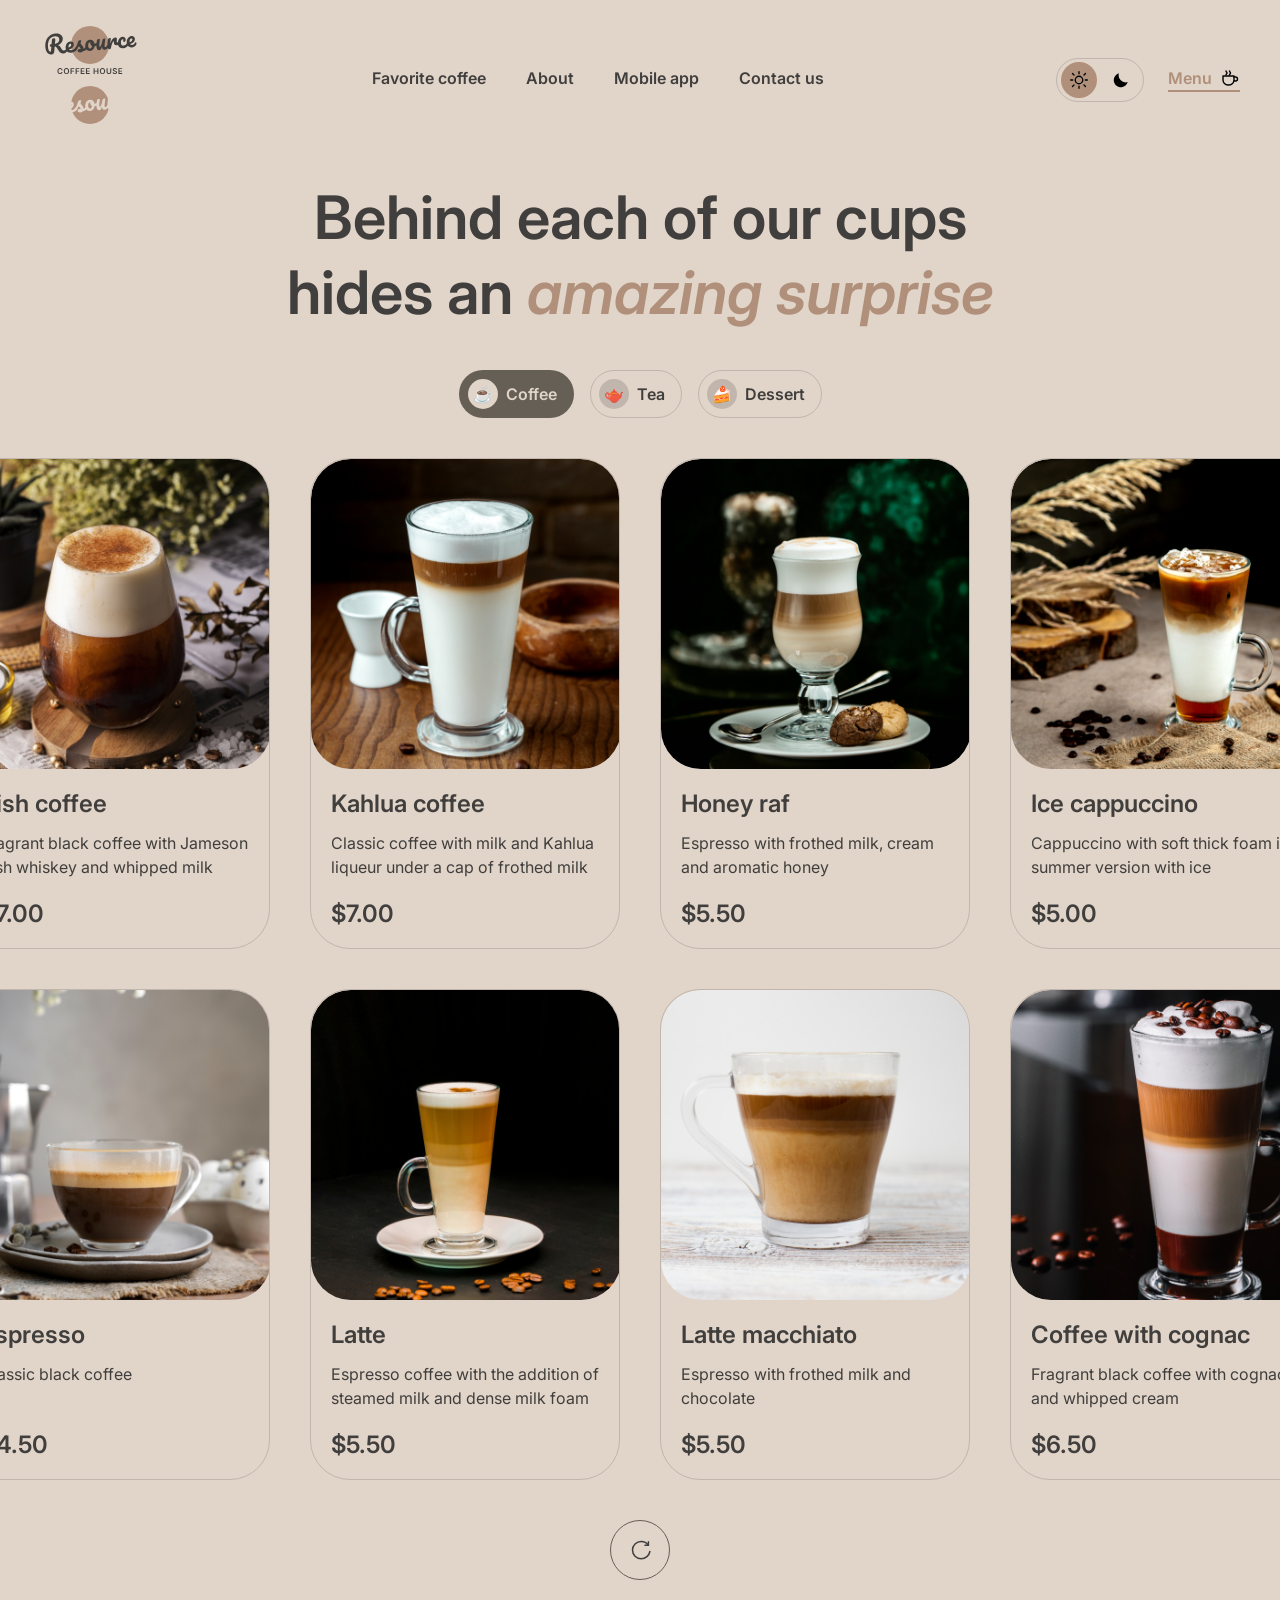
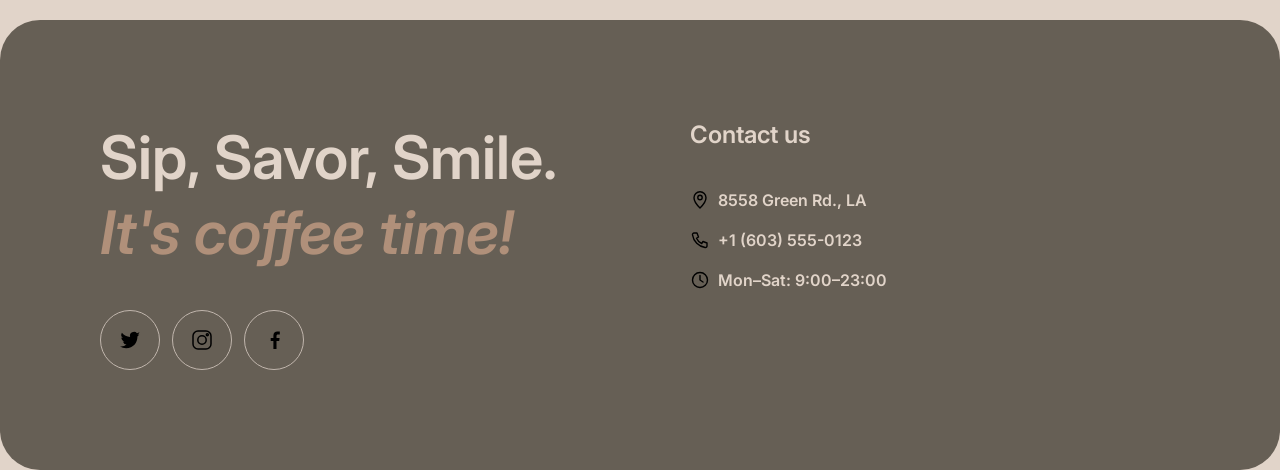
==== menu.html @ a9fa8ff3 "feat: add dynamic light and dark logos and favicon theme switching" ====
<!doctype html>
<html lang="en" data-theme="light">
  <head>
    <meta charset="UTF-8" />
    <meta name="viewport" content="width=device-width, initial-scale=1.0" />
    <title>Menu — Coffee House</title>
    <link rel="icon" href="assets/icons/logo-light.svg" type="image/svg+xml" />
    <link rel="preconnect" href="https://fonts.googleapis.com" />
    <link rel="preconnect" href="https://fonts.gstatic.com" crossorigin />
    <link
      href="https://fonts.googleapis.com/css2?family=Inter:ital,wght@0,400;0,600;1,600&display=swap"
      rel="stylesheet"
    />
    <link rel="stylesheet" href="css/reset.css" />
    <link rel="stylesheet" href="css/variables.css" />
    <link rel="stylesheet" href="css/styles.css" />
    <link rel="stylesheet" href="css/responsive.css" />
    <link rel="stylesheet" href="css/menu.css" />
  </head>
  <body>
    <!-- Шапка сайту (спільна для обох сторінок) -->
    <header class="site-header" id="top">
      <div class="container header-menu">
        <a href="index.html" class="logo" aria-label="Coffee House">
          <img
            class="logo__img logo__img--light"
            src="assets/icons/logo-light.svg"
            alt="Coffee House logo"
            width="100"
            height="60"
          />
          <img
            class="logo__img logo__img--dark"
            src="assets/icons/logo-dark.svg"
            alt="Coffee House logo"
            width="100"
            height="60"
          />
        </a>

        <nav class="nav" aria-label="Main navigation">
          <ul class="nav-list">
            <li>
              <a class="menu-item" href="index.html#favorite-coffee"
                >Favorite coffee</a
              >
            </li>
            <li><a class="menu-item" href="index.html#about">About</a></li>
            <li>
              <a class="menu-item" href="index.html#mobile-app">Mobile app</a>
            </li>
            <li>
              <a class="menu-item" href="index.html#contacts">Contact us</a>
            </li>
          </ul>
        </nav>

        <div class="header-actions">
          <button
            class="theme-switch"
            id="themeToggle"
            type="button"
            aria-label="Switch theme"
            aria-pressed="false"
          >
            <span class="theme-switch__icon theme-switch__icon--sun">
              <img src="assets/icons/sun.svg" alt="" width="20" height="20" />
            </span>
            <span class="theme-switch__icon theme-switch__icon--moon">
              <img src="assets/icons/moon.svg" alt="" width="20" height="20" />
            </span>
          </button>

          <a
            class="menu-item menu-item--cta menu-item--active"
            href="menu.html"
          >
            <span>Menu</span>
            <img
              src="assets/icons/coffee-cup.svg"
              alt=""
              width="20"
              height="20"
            />
          </a>

          <button
            class="burger-btn"
            id="burgerBtn"
            type="button"
            aria-label="Open menu"
            aria-expanded="false"
            aria-controls="mobileMenu"
          >
            <span class="burger-line burger-line--top"></span>
            <span class="burger-line burger-line--bottom"></span>
          </button>
        </div>
      </div>
    </header>

    <!-- Мобільне бургер-меню -->
    <div class="mobile-menu" id="mobileMenu" hidden>
      <nav class="mobile-nav" aria-label="Mobile navigation">
        <ul class="mobile-nav-list">
          <li>
            <a class="mobile-nav-link" href="index.html#favorite-coffee"
              >Favorite coffee</a
            >
          </li>
          <li><a class="mobile-nav-link" href="index.html#about">About</a></li>
          <li>
            <a class="mobile-nav-link" href="index.html#mobile-app"
              >Mobile app</a
            >
          </li>
          <li>
            <a class="mobile-nav-link" href="index.html#contacts">Contact us</a>
          </li>
        </ul>
        <a class="mobile-nav__cta mobile-nav__cta--active" href="menu.html">
          <span>Menu</span>
          <img
            src="assets/icons/coffee-cup.svg"
            alt=""
            width="32"
            height="32"
          />
        </a>
      </nav>
    </div>

    <!-- Основний контент сторінки меню -->
    <main class="menu-main">
      <section class="menu-offer">
        <div class="container">
          <h1>
            Behind each of our cups hides an
            <span class="accent">amazing surprise</span>
          </h1>

          <div
            class="menu-tabs"
            id="menuTabs"
            role="tablist"
            aria-label="Menu categories"
          >
            <button
              type="button"
              class="tab-item active"
              role="tab"
              aria-selected="true"
            >
              <span class="tab-item__icon">☕</span>
              <span>Coffee</span>
            </button>
            <button
              type="button"
              class="tab-item"
              role="tab"
              aria-selected="false"
            >
              <span class="tab-item__icon">🫖</span>
              <span>Tea</span>
            </button>
            <button
              type="button"
              class="tab-item"
              role="tab"
              aria-selected="false"
            >
              <span class="tab-item__icon">🍰</span>
              <span>Dessert</span>
            </button>
          </div>
        </div>
      </section>

      <section class="menu-grid-section">
        <div class="container">
          <div
            class="menu-grid"
            id="menuGrid"
            role="tabpanel"
            aria-label="Category items"
          >
            <button type="button" class="product-card">
              <div class="product-card__img-wrap">
                <img
                  class="product-card__img"
                  src="assets/images/coffee-1.png"
                  alt="Irish coffee"
                />
              </div>
              <div class="product-card__body">
                <div class="product-card__title">
                  <h3>Irish coffee</h3>
                  <p>
                    Fragrant black coffee with Jameson Irish whiskey and whipped
                    milk
                  </p>
                </div>
                <p class="product-card__price">$7.00</p>
              </div>
            </button>

            <button type="button" class="product-card">
              <div class="product-card__img-wrap">
                <img
                  class="product-card__img"
                  src="assets/images/coffee-2.png"
                  alt="Kahlua coffee"
                />
              </div>
              <div class="product-card__body">
                <div class="product-card__title">
                  <h3>Kahlua coffee</h3>
                  <p>
                    Classic coffee with milk and Kahlua liqueur under a cap of
                    frothed milk
                  </p>
                </div>
                <p class="product-card__price">$7.00</p>
              </div>
            </button>

            <button type="button" class="product-card">
              <div class="product-card__img-wrap">
                <img
                  class="product-card__img"
                  src="assets/images/coffee-3.png"
                  alt="Honey raf"
                />
              </div>
              <div class="product-card__body">
                <div class="product-card__title">
                  <h3>Honey raf</h3>
                  <p>Espresso with frothed milk, cream and aromatic honey</p>
                </div>
                <p class="product-card__price">$5.50</p>
              </div>
            </button>

            <button type="button" class="product-card">
              <div class="product-card__img-wrap">
                <img
                  class="product-card__img"
                  src="assets/images/coffee-4.png"
                  alt="Ice cappuccino"
                />
              </div>
              <div class="product-card__body">
                <div class="product-card__title">
                  <h3>Ice cappuccino</h3>
                  <p>
                    Cappuccino with soft thick foam in summer version with ice
                  </p>
                </div>
                <p class="product-card__price">$5.00</p>
              </div>
            </button>

            <button type="button" class="product-card">
              <div class="product-card__img-wrap">
                <img
                  class="product-card__img"
                  src="assets/images/coffee-5.png"
                  alt="Espresso"
                />
              </div>
              <div class="product-card__body">
                <div class="product-card__title">
                  <h3>Espresso</h3>
                  <p>Classic black coffee</p>
                </div>
                <p class="product-card__price">$4.50</p>
              </div>
            </button>

            <button type="button" class="product-card">
              <div class="product-card__img-wrap">
                <img
                  class="product-card__img"
                  src="assets/images/coffee-6.png"
                  alt="Latte"
                />
              </div>
              <div class="product-card__body">
                <div class="product-card__title">
                  <h3>Latte</h3>
                  <p>
                    Espresso coffee with the addition of steamed milk and dense
                    milk foam
                  </p>
                </div>
                <p class="product-card__price">$5.50</p>
              </div>
            </button>

            <button type="button" class="product-card">
              <div class="product-card__img-wrap">
                <img
                  class="product-card__img"
                  src="assets/images/coffee-7.png"
                  alt="Latte macchiato"
                />
              </div>
              <div class="product-card__body">
                <div class="product-card__title">
                  <h3>Latte macchiato</h3>
                  <p>Espresso with frothed milk and chocolate</p>
                </div>
                <p class="product-card__price">$5.50</p>
              </div>
            </button>

            <button type="button" class="product-card">
              <div class="product-card__img-wrap">
                <img
                  class="product-card__img"
                  src="assets/images/coffee-8.png"
                  alt="Coffee with cognac"
                />
              </div>
              <div class="product-card__body">
                <div class="product-card__title">
                  <h3>Coffee with cognac</h3>
                  <p>Fragrant black coffee with cognac and whipped cream</p>
                </div>
                <p class="product-card__price">$6.50</p>
              </div>
            </button>
          </div>

          <div class="menu-load-more" id="loadMoreContainer">
            <button
              class="btn-load-more"
              id="loadMoreBtn"
              type="button"
              aria-label="Load more products"
            >
              <svg
                class="refresh-icon"
                width="24"
                height="24"
                viewBox="0 0 24 24"
                fill="none"
                xmlns="http://www.w3.org/2000/svg"
              >
                <path
                  d="M21.8883 13.5C21.1645 17.6813 17.5027 20.75 13.1678 20.75C8.3826 20.75 4.5 16.8674 4.5 12.0822C4.5 7.29704 8.3826 3.41443 13.1678 3.41443C16.1434 3.41443 18.775 4.90805 20.3542 7.19502"
                  stroke="currentColor"
                  stroke-width="1.5"
                  stroke-linecap="round"
                  stroke-linejoin="round"
                />
                <path
                  d="M17.0002 7.25H20.4002V3.85"
                  stroke="currentColor"
                  stroke-width="1.5"
                  stroke-linecap="round"
                  stroke-linejoin="round"
                />
              </svg>
            </button>
          </div>
        </div>
      </section>
    </main>

    <!-- Підвал сайту (спільний для обох сторінок) -->
    <footer class="contacts" id="contacts">
      <div class="container contacts-inner">
        <div class="offer">
          <h2>
            Sip, Savor, Smile. <span class="accent">It's coffee time!</span>
          </h2>
          <div class="socials">
            <a
              href="https://twitter.com"
              target="_blank"
              rel="noopener noreferrer"
              aria-label="Twitter"
            >
              <img
                src="assets/icons/twitter.svg"
                alt=""
                width="24"
                height="24"
              />
            </a>
            <a
              href="https://instagram.com"
              target="_blank"
              rel="noopener noreferrer"
              aria-label="Instagram"
            >
              <img
                src="assets/icons/instagram.svg"
                alt=""
                width="24"
                height="24"
              />
            </a>
            <a
              href="https://facebook.com"
              target="_blank"
              rel="noopener noreferrer"
              aria-label="Facebook"
            >
              <img
                src="assets/icons/facebook.svg"
                alt=""
                width="24"
                height="24"
              />
            </a>
          </div>
        </div>
        <div class="contacts-info">
          <h3>Contact us</h3>
          <ul class="contacts-list">
            <li>
              <a
                class="contacts-link"
                href="https://maps.google.com/?q=8558+Green+Rd+LA"
                target="_blank"
                rel="noopener noreferrer"
              >
                <img src="assets/icons/pin.svg" alt="" width="20" height="20" />
                <span>8558 Green Rd., LA</span>
              </a>
            </li>
            <li>
              <a class="contacts-link" href="tel:+16035550123">
                <img
                  src="assets/icons/phone.svg"
                  alt=""
                  width="20"
                  height="20"
                />
                <span>+1 (603) 555-0123</span>
              </a>
            </li>
            <li>
              <span class="contacts-link contacts-link--static">
                <img
                  src="assets/icons/clock.svg"
                  alt=""
                  width="20"
                  height="20"
                />
                <span>Mon–Sat: 9:00–23:00</span>
              </span>
            </li>
          </ul>
        </div>
      </div>
    </footer>

    <!-- Модальне вікно товару -->
    <div class="product-modal" id="productModal" hidden>
      <div class="product-modal__backdrop" id="productModalBackdrop"></div>
      <div
        class="product-modal__dialog"
        role="dialog"
        aria-modal="true"
        aria-labelledby="modalTitle"
      >
        <div class="product-modal__preview">
          <img
            id="modalImg"
            src="assets/images/coffee-1.png"
            alt="Selected product"
          />
        </div>
        <div class="product-modal__body">
          <div class="product-modal__title">
            <h3 id="modalTitle">Irish coffee</h3>
            <p id="modalDesc">
              Fragrant black coffee with Jameson Irish whiskey and whipped milk
            </p>
          </div>

          <div class="modal-option-group">
            <p class="modal-option-group__label">Size</p>
            <div class="modal-tabs" id="modalSizes">
              <button type="button" class="tab-item active">
                <span class="tab-item__icon">S</span><span>200 ml</span>
              </button>
              <button type="button" class="tab-item">
                <span class="tab-item__icon">M</span><span>300 ml</span>
              </button>
              <button type="button" class="tab-item">
                <span class="tab-item__icon">L</span><span>400 ml</span>
              </button>
            </div>
          </div>

          <div class="modal-option-group">
            <p class="modal-option-group__label">Additives</p>
            <div class="modal-tabs" id="modalAdditives">
              <button type="button" class="tab-item">
                <span class="tab-item__icon">1</span><span>Sugar</span>
              </button>
              <button type="button" class="tab-item">
                <span class="tab-item__icon">2</span><span>Cinnamon</span>
              </button>
              <button type="button" class="tab-item">
                <span class="tab-item__icon">3</span><span>Syrup</span>
              </button>
            </div>
          </div>

          <div class="modal-total">
            <span>Total:</span>
            <span id="modalTotal">$7.00</span>
          </div>

          <div class="modal-alert">
            <img src="assets/icons/clock.svg" alt="" width="16" height="16" />
            <p>
              The cost is not final. Download our mobile app to see the final
              price and place your order. Earn loyalty points and enjoy your
              favorite coffee with up to 20% discount.
            </p>
          </div>

          <button
            class="btn-outline btn-outline--full"
            id="modalClose"
            type="button"
          >
            Close
          </button>
        </div>
      </div>
    </div>

    <script src="js/theme.js"></script>
  </body>
</html>
---- css/variables.css ----
/* Токени дизайну (light + dark) */
:root {
  /* базові кольори (однакові в обох темах) */
  --color-accent: #b0907a;
  --color-text-inverse: #e1d4c9; /* світлий текст поверх темного фону */

  /* light theme (за замовчуванням) */
  --color-bg-page: #e1d4c9;
  --color-bg-container: #665f55;
  --color-text-primary: #403f3d;
  --color-border-primary: #c1b6ad;
  --color-border-inverse: #665f55;
  --color-backdrop: rgba(41, 40, 38, 0.8);

  /* шрифти */
  --font-main: 'Inter', Arial, sans-serif;

  /* типографіка */
  --fs-h1: 72px;
  --lh-h1: 1.05;
  --fs-h2: 60px;
  --lh-h2: 1.25;
  --fs-h3: 24px;
  --lh-h3: 1.25;
  --fs-body: 16px;
  --lh-body: 1.5;
  --fs-caption: 10px;
  --lh-caption: 1.4;
  --fs-burger-link: 32px;

  --radius-lg: 40px;
  --radius-md: 20px;
  --radius-pill: 100px;

  --container-max: 1360px;
  --gap-section: 100px;
  --transition: 0.3s ease;
}

[data-theme='dark'] {
  --color-bg-page: #292826;
  --color-bg-container: #403f3d;
  --color-text-primary: #e1d4c9;
  --color-border-primary: #665f55;
  --color-border-inverse: #c1b6ad;
  --color-backdrop: rgba(0, 0, 0, 0.8);
}
---- css/styles.css ----
/* ==== Base & Reset additions ==== */
html {
  scroll-behavior: smooth;
}

body {
  font-family: var(--font-main);
  background-color: var(--color-bg-page);
  color: var(--color-text-primary);
  min-height: 100vh;
  transition:
    background-color var(--transition),
    color var(--transition);
}

.container {
  max-width: var(--container-max);
  margin: 0 auto;
  padding: 0 40px;
}

.accent {
  color: var(--color-accent);
  font-style: italic;
}

h1,
h2,
h3 {
  font-weight: 600;
}

main {
  display: flex;
  flex-direction: column;
  gap: var(--gap-section);
  padding: 0 40px 40px;
}

/* ==== Header ==== */
.site-header {
  position: relative;
  z-index: 100;
  padding: 20px 0;
  background-color: var(--color-bg-page);
  transition: background-color var(--transition);
}

.header-menu {
  display: flex;
  align-items: center;
  justify-content: space-between;
  gap: 24px;
}

.logo {
  display: inline-block;
  transition: opacity var(--transition);
}

.logo:hover {
  opacity: 0.8;
}

.logo img {
  display: block;
}

.logo__img--dark {
  display: none;
}

.logo__img--light {
  display: block;
}

[data-theme="dark"] .logo__img--light {
  display: none;
}

[data-theme="dark"] .logo__img--dark {
  display: block;
}

.nav-list {
  display: flex;
  align-items: center;
  gap: 40px;
}

.menu-item {
  position: relative;
  font-weight: 600;
  font-size: var(--fs-body);
  padding-bottom: 4px;
  display: inline-flex;
  align-items: center;
  gap: 8px;
  white-space: nowrap;
  color: var(--color-text-primary);
  transition: color var(--transition);
}

.menu-item::after {
  content: '';
  position: absolute;
  left: 0;
  bottom: 0;
  width: 0;
  height: 2px;
  background-color: var(--color-text-primary);
  transition: width var(--transition);
}

.menu-item:hover::after,
.menu-item--active::after {
  width: 100%;
}

.menu-item--active {
  cursor: default;
  pointer-events: none;
}

.header-actions {
  display: flex;
  align-items: center;
  gap: 24px;
}

/* Theme switcher button */
.theme-switch {
  display: flex;
  align-items: center;
  justify-content: space-between;
  gap: 4px;
  border: 1px solid var(--color-border-primary);
  border-radius: var(--radius-pill);
  padding: 4px;
  width: 88px;
  height: 44px;
  background: transparent;
  cursor: pointer;
  transition: border-color var(--transition);
}

.theme-switch:hover {
  border-color: var(--color-border-inverse);
}

.theme-switch__icon {
  width: 36px;
  height: 36px;
  border-radius: 50%;
  display: flex;
  align-items: center;
  justify-content: center;
  transition: background-color var(--transition);
}

.theme-switch__icon--sun {
  background-color: var(--color-accent);
}

[data-theme='dark'] .theme-switch__icon--sun {
  background-color: transparent;
}

[data-theme='dark'] .theme-switch__icon--moon {
  background-color: var(--color-border-inverse);
}

/* Burger Button */
.burger-btn {
  display: none;
  flex-direction: column;
  align-items: center;
  justify-content: center;
  gap: 8px;
  width: 44px;
  height: 44px;
  border: 1px solid var(--color-border-inverse);
  border-radius: 50%;
  background: transparent;
  cursor: pointer;
  padding: 0;
  transition:
    border-color var(--transition),
    background-color var(--transition);
}

.burger-btn:hover {
  background-color: rgba(64, 63, 61, 0.05);
}

[data-theme='dark'] .burger-btn:hover {
  background-color: rgba(225, 212, 201, 0.08);
}

.burger-line {
  display: block;
  width: 16px;
  height: 2px;
  background-color: var(--color-text-primary);
  border-radius: 2px;
  transition:
    transform var(--transition),
    opacity var(--transition);
}

.burger-btn.active .burger-line--top {
  transform: translateY(5px) rotate(45deg);
}

.burger-btn.active .burger-line--bottom {
  transform: translateY(-5px) rotate(-45deg);
}

/* ==== Mobile Menu Drawer ==== */
.mobile-menu {
  position: fixed;
  top: 84px;
  left: 0;
  right: 0;
  bottom: 0;
  z-index: 99;
  background-color: var(--color-bg-page);
  padding: 40px 16px;
  overflow-y: auto;
  transform: translateX(100%);
  transition: transform var(--transition);
  display: flex;
  flex-direction: column;
  align-items: center;
  justify-content: flex-start;
}

.mobile-menu.open {
  transform: translateX(0);
}

.mobile-nav {
  display: flex;
  flex-direction: column;
  align-items: center;
  gap: 40px;
  width: 100%;
}

.mobile-nav-list {
  display: flex;
  flex-direction: column;
  align-items: center;
  gap: 40px;
  width: 100%;
}

.mobile-nav-link {
  font-size: var(--fs-burger-link);
  font-weight: 600;
  color: var(--color-text-primary);
  transition: color var(--transition);
}

.mobile-nav-link:hover {
  color: var(--color-accent);
}

.mobile-nav__cta {
  display: inline-flex;
  align-items: center;
  gap: 16px;
  font-size: var(--fs-burger-link);
  font-weight: 600;
  color: var(--color-text-primary);
  margin-top: 20px;
  transition: color var(--transition);
}

.mobile-nav__cta:hover {
  color: var(--color-accent);
}

/* ==== Hero ==== */
.hero {
  width: 100%;
}

.container-hero {
  position: relative;
  max-width: var(--container-max);
  margin: 0 auto;
  border-radius: var(--radius-lg);
  overflow: hidden;
  padding: 100px;
  display: flex;
  align-items: center;
  min-height: 500px;
}

.hero-bg {
  position: absolute;
  inset: 0;
  width: 100%;
  height: 100%;
  object-fit: cover;
  z-index: -1;
  background-color: var(--color-border-inverse);
}

.hero-content {
  max-width: 530px;
  display: flex;
  flex-direction: column;
  gap: 40px;
}

.hero-content h1 {
  font-size: var(--fs-h1);
  line-height: var(--lh-h1);
  color: var(--color-text-inverse);
}

.hero-content p {
  font-size: var(--fs-body);
  line-height: var(--lh-body);
  color: var(--color-text-inverse);
}

.btn-primary {
  display: inline-flex;
  align-items: center;
  justify-content: center;
  gap: 8px;
  background-color: var(--color-text-inverse);
  color: var(--color-bg-page);
  font-weight: 600;
  font-size: var(--fs-body);
  padding: 20px 78px;
  border-radius: var(--radius-pill);
  align-self: flex-start;
  transition:
    background-color var(--transition),
    color var(--transition),
    transform var(--transition);
}

.btn-primary:hover {
  background-color: var(--color-accent);
  color: var(--color-text-inverse);
}

/* ==== Section headings ==== */
.favorite-coffee h2,
.about h2,
.mobile-app h2 {
  font-size: var(--fs-h2);
  line-height: var(--lh-h2);
  text-align: center;
}

.about h2 {
  text-align: left;
}

.favorite-coffee .container,
.about .container {
  display: flex;
  flex-direction: column;
  align-items: center;
  gap: 40px;
}

/* ==== Slider ==== */
.slider {
  display: flex;
  align-items: center;
  justify-content: center;
  gap: 40px;
  width: 100%;
  user-select: none;
}

.slider-arrow {
  flex-shrink: 0;
  width: 60px;
  height: 60px;
  border-radius: 50%;
  border: 1px solid var(--color-border-inverse);
  display: flex;
  align-items: center;
  justify-content: center;
  background: transparent;
  cursor: pointer;
  transition:
    background-color var(--transition),
    border-color var(--transition),
    transform var(--transition);
}

.slider-arrow:hover {
  background-color: var(--color-border-inverse);
}

.slider-arrow:hover svg path,
.slider-arrow:hover img {
  filter: invert(1);
}

.slider-viewport {
  flex: 1;
  max-width: 1152px;
  overflow: hidden;
}

.slider-track {
  display: flex;
  transition: transform 0.5s ease-in-out;
}

.slide {
  flex: 0 0 100%;
  display: flex;
  flex-direction: column;
  align-items: center;
  gap: 20px;
  text-align: center;
  padding: 0 20px;
}

.slide img {
  width: 480px;
  height: 480px;
  max-width: 100%;
  object-fit: cover;
  border-radius: var(--radius-md);
  background-color: var(--color-border-primary);
}

.slide h3 {
  font-size: var(--fs-h3);
  line-height: var(--lh-h3);
}

.slide p {
  font-size: var(--fs-body);
  line-height: var(--lh-body);
  max-width: 480px;
}

.slide .price {
  font-weight: 600;
  font-size: var(--fs-h3);
}

.slider-dots {
  display: flex;
  gap: 12px;
  align-items: center;
  justify-content: center;
}

.slider-dot {
  position: relative;
  width: 40px;
  height: 4px;
  border-radius: var(--radius-pill);
  background-color: var(--color-border-primary);
  overflow: hidden;
  cursor: pointer;
  transition: background-color var(--transition);
}

.slider-dot__progress {
  position: absolute;
  top: 0;
  left: 0;
  bottom: 0;
  width: 0;
  background-color: var(--color-border-inverse);
  border-radius: var(--radius-pill);
  transition: width 0.3s ease;
}

.slider-dot.active .slider-dot__progress {
  width: 100%;
}

/* ==== About ==== */
.about-images {
  display: flex;
  gap: 40px;
  width: 100%;
}

.about-col {
  flex: 1;
  display: flex;
  flex-direction: column;
  gap: 40px;
}

.about-box {
  border-radius: var(--radius-md);
  overflow: hidden;
  background-color: var(--color-border-primary);
  transition: transform var(--transition);
}

.about-box:hover {
  transform: scale(1.02);
}

.about-box img {
  width: 100%;
  height: 100%;
  object-fit: cover;
  display: block;
}

.about-box--tall {
  aspect-ratio: 660 / 590;
}

.about-box--short {
  aspect-ratio: 660 / 430;
}

/* ==== Mobile App ==== */
.mobile-app-inner {
  display: flex;
  align-items: center;
  justify-content: space-between;
  gap: 80px;
  border-radius: var(--radius-lg);
}

.mobile-app .offer {
  flex: 1;
  display: flex;
  flex-direction: column;
  align-items: flex-start;
  gap: 40px;
}

.mobile-app h2 {
  text-align: left;
}

.mobile-app p {
  font-size: var(--fs-body);
  line-height: var(--lh-body);
}

.app-buttons {
  display: flex;
  gap: 20px;
  flex-wrap: wrap;
}

.btn-outline {
  display: inline-flex;
  align-items: center;
  gap: 8px;
  border: 1px solid var(--color-border-inverse);
  border-radius: var(--radius-pill);
  padding: 12px 20px;
  width: 200px;
  color: var(--color-text-primary);
  transition:
    background-color var(--transition),
    border-color var(--transition),
    color var(--transition);
}

.btn-outline:hover {
  background-color: var(--color-border-inverse);
  color: var(--color-text-inverse);
}

.btn-outline:hover img {
  filter: invert(1);
}

.btn-outline span {
  display: flex;
  flex-direction: column;
  font-weight: 600;
  font-size: var(--fs-body);
}

.btn-outline small {
  font-size: var(--fs-caption);
  line-height: var(--lh-caption);
  font-weight: 600;
}

.mobile-screens {
  width: 630px;
  max-width: 50%;
  height: auto;
  object-fit: contain;
}

/* ==== Contacts / Footer ==== */
.contacts-inner {
  background-color: var(--color-bg-container);
  border-radius: var(--radius-lg);
  padding: 100px;
  display: flex;
  gap: 100px;
}

.contacts .offer,
.contacts-info {
  flex: 1;
  display: flex;
  flex-direction: column;
  align-items: flex-start;
  gap: 40px;
}

.contacts h2 {
  font-size: var(--fs-h2);
  line-height: var(--lh-h2);
  color: var(--color-text-inverse);
  text-align: left;
}

.socials {
  display: flex;
  gap: 12px;
}

.socials a {
  width: 60px;
  height: 60px;
  border-radius: 50%;
  border: 1px solid var(--color-border-primary);
  display: flex;
  align-items: center;
  justify-content: center;
  color: var(--color-text-inverse);
  transition:
    background-color var(--transition),
    border-color var(--transition),
    transform var(--transition);
}

.socials a:hover {
  background-color: var(--color-text-inverse);
  border-color: var(--color-text-inverse);
  transform: translateY(-2px);
}

.socials a:hover img {
  filter: invert(0.8) brightness(0.2);
}

.contacts-info h3 {
  font-size: var(--fs-h3);
  line-height: var(--lh-h3);
  color: var(--color-text-inverse);
}

.contacts-list {
  display: flex;
  flex-direction: column;
  gap: 16px;
}

.contacts-link {
  display: inline-flex;
  align-items: center;
  gap: 8px;
  font-weight: 600;
  font-size: var(--fs-body);
  color: var(--color-text-inverse);
  position: relative;
  padding-bottom: 2px;
  transition: opacity var(--transition);
}

.contacts-link::after {
  content: '';
  position: absolute;
  left: 0;
  bottom: 0;
  width: 0;
  height: 2px;
  background-color: var(--color-text-inverse);
  transition: width var(--transition);
}

.contacts-link:not(.contacts-link--static):hover::after {
  width: 100%;
}

.contacts-link--static {
  cursor: default;
}
---- css/responsive.css ----
/* ==================================================
   Tablet & Mobile Breakpoints (max-width: 768px)
   ================================================== */
@media (max-width: 768px) {
  .container {
    padding: 0 40px;
  }

  main {
    padding: 0 40px 40px;
    gap: 80px;
  }

  /* Header adjustments */
  .nav {
    display: none;
  }

  .menu-item--cta {
    display: none;
  }

  .burger-btn {
    display: flex;
  }

  /* Hero */
  .container-hero {
    padding: 60px;
    min-height: auto;
  }

  .hero-content {
    max-width: 100%;
  }

  /* About */
  .about h2 {
    text-align: center;
  }

  .about-images {
    flex-direction: column;
  }

  .about-col:first-child .about-box--short,
  .about-col:last-child .about-box--tall {
    display: none;
  }

  /* Mobile App */
  .mobile-app-inner {
    flex-direction: column;
    text-align: left;
    gap: 40px;
  }

  .mobile-app .offer {
    align-items: flex-start;
    width: 100%;
  }

  .mobile-screens {
    max-width: 100%;
    width: 480px;
  }

  /* Contacts */
  .contacts-inner {
    flex-direction: column;
    padding: 60px;
    gap: 60px;
  }

  /* Catalog */
  .menu-grid {
    grid-template-columns: repeat(2, 310px);
    gap: 40px;
  }

  .product-modal__dialog {
    max-width: 680px;
    padding: 16px;
    gap: 20px;
  }
}

/* ==================================================
   Small Mobile Breakpoint (max-width: 480px & 380px)
   ================================================== */
@media (max-width: 480px) {
  .container {
    padding: 0 16px;
  }

  main {
    padding: 0 16px 40px;
    gap: 60px;
  }

  .site-header {
    padding: 16px 0;
  }

  .header-menu {
    gap: 16px;
  }

  .mobile-menu {
    top: 76px;
    padding: 30px 16px;
  }

  .mobile-nav-list {
    gap: 32px;
  }

  .mobile-nav-link,
  .mobile-nav__cta {
    font-size: 28px;
  }

  /* Hero */
  .container-hero {
    padding: 40px 16px;
    border-radius: var(--radius-md);
  }

  .hero-content h1 {
    font-size: 42px;
    line-height: 1.15;
  }

  .hero-content p {
    font-size: 16px;
  }

  .btn-primary {
    width: 100%;
    padding: 18px 30px;
  }

  /* Headings */
  .favorite-coffee h2,
  .about h2,
  .mobile-app h2,
  .contacts h2,
  .menu-offer h1 {
    font-size: 32px;
    line-height: 1.25;
  }

  /* Slider */
  .slider {
    gap: 12px;
  }

  .slider-arrow {
    width: 44px;
    height: 44px;
  }

  .slide img {
    width: 100%;
    height: auto;
    aspect-ratio: 1 / 1;
  }

  .slide p {
    max-width: 100%;
  }

  /* Mobile App */
  .app-buttons {
    flex-direction: column;
    width: 100%;
  }

  .btn-outline {
    width: 100%;
  }

  /* Contacts */
  .contacts-inner {
    padding: 60px 16px;
    border-radius: var(--radius-md);
    gap: 40px;
  }

  .socials a {
    width: 48px;
    height: 48px;
  }

  /* Menu Page */
  .menu-grid {
    grid-template-columns: 1fr;
    justify-items: center;
    gap: 30px;
  }

  .product-card {
    width: 100%;
    max-width: 348px;
  }

  .product-card__img-wrap {
    width: 100%;
    height: auto;
    aspect-ratio: 1 / 1;
  }

  /* Modal */
  .product-modal {
    padding: 12px;
  }

  .product-modal__dialog {
    flex-direction: column;
    padding: 16px;
    max-height: 85vh;
    border-radius: var(--radius-md);
  }

  .product-modal__preview {
    display: none; /* Hide large preview on small screens as in Figma design to ensure content readability */
  }

  .product-modal__body {
    gap: 16px;
  }
}
---- css/menu.css ----
/* ==== Menu page layout ==== */
.menu-main {
  display: flex;
  flex-direction: column;
  gap: 40px;
}

.menu-offer {
  padding-top: 20px;
}

.menu-offer h1 {
  font-size: var(--fs-h2);
  line-height: var(--lh-h2);
  text-align: center;
  max-width: 800px;
  margin: 0 auto 40px;
}

/* Active header link */
.menu-item--active {
  color: var(--color-accent);
}

.menu-item--active::after {
  background-color: var(--color-accent);
  width: 100%;
}

/* ==== Category tabs ==== */
.menu-tabs {
  display: flex;
  gap: 16px;
  align-items: center;
  justify-content: center;
  flex-wrap: wrap;
}

.tab-item {
  display: inline-flex;
  align-items: center;
  gap: 8px;
  padding: 8px 16px 8px 8px;
  border-radius: var(--radius-pill);
  border: 1px solid var(--color-border-primary);
  background: transparent;
  font-weight: 600;
  font-size: var(--fs-body);
  color: var(--color-text-primary);
  cursor: pointer;
  transition:
    background-color var(--transition),
    border-color var(--transition),
    color var(--transition);
}

.tab-item:hover:not(.active) {
  background-color: var(--color-bg-container);
  border-color: var(--color-bg-container);
  color: var(--color-text-inverse);
}

.tab-item:hover:not(.active) .tab-item__icon {
  background-color: var(--color-text-inverse);
  color: var(--color-bg-container);
}

.tab-item__icon {
  width: 30px;
  height: 30px;
  border-radius: 50%;
  background-color: var(--color-border-primary);
  display: flex;
  align-items: center;
  justify-content: center;
  font-size: 16px;
  transition:
    background-color var(--transition),
    color var(--transition);
}

.tab-item.active {
  background-color: var(--color-bg-container);
  border-color: transparent;
  color: var(--color-text-inverse);
  cursor: default;
  pointer-events: none;
}

.tab-item.active .tab-item__icon {
  background-color: var(--color-text-inverse);
  color: var(--color-bg-container);
}

/* ==== Product grid ==== */
.menu-grid-section {
  width: 100%;
}

.menu-grid {
  display: grid;
  grid-template-columns: repeat(4, 310px);
  gap: 40px;
  justify-content: center;
}

.product-card {
  width: 310px;
  border: 1px solid var(--color-border-primary);
  border-radius: var(--radius-lg);
  overflow: hidden;
  display: flex;
  flex-direction: column;
  text-align: left;
  cursor: pointer;
  background: transparent;
  padding: 0;
  color: var(--color-text-primary);
  transition:
    border-color var(--transition),
    transform var(--transition),
    box-shadow var(--transition);
}

.product-card:hover {
  transform: translateY(-4px);
  border-color: var(--color-border-inverse);
  box-shadow: 0 10px 20px rgba(0, 0, 0, 0.08);
}

.product-card__img-wrap {
  width: 310px;
  height: 310px;
  border-radius: var(--radius-lg);
  overflow: hidden;
  background-color: var(--color-border-primary);
}

.product-card__img {
  width: 100%;
  height: 100%;
  object-fit: cover;
  transition: transform 0.4s ease;
}

.product-card:hover .product-card__img {
  transform: scale(1.05);
}

.product-card__body {
  padding: 20px;
  display: flex;
  flex-direction: column;
  justify-content: space-between;
  flex: 1;
  gap: 20px;
}

.product-card__title {
  display: flex;
  flex-direction: column;
  gap: 12px;
}

.product-card__title h3 {
  font-size: var(--fs-h3);
  line-height: var(--lh-h3);
}

.product-card__title p {
  font-size: var(--fs-body);
  line-height: var(--lh-body);
}

.product-card__price {
  font-weight: 600;
  font-size: var(--fs-h3);
}

/* ==== Load More Button ==== */
.menu-load-more {
  display: flex;
  justify-content: center;
  align-items: center;
  margin-top: 40px;
}

.menu-load-more[hidden] {
  display: none !important;
}

.btn-load-more {
  width: 60px;
  height: 60px;
  border-radius: 50%;
  border: 1px solid var(--color-border-inverse);
  background: transparent;
  color: var(--color-text-primary);
  display: flex;
  align-items: center;
  justify-content: center;
  cursor: pointer;
  transition:
    background-color var(--transition),
    transform var(--transition),
    color var(--transition);
}

.btn-load-more:hover {
  background-color: var(--color-border-inverse);
  color: var(--color-text-inverse);
}

.btn-load-more:hover svg {
  transform: rotate(90deg);
}

.btn-load-more svg {
  transition: transform var(--transition);
}

/* ==== Product Modal ==== */
.product-modal {
  position: fixed;
  inset: 0;
  z-index: 200;
  display: flex;
  align-items: center;
  justify-content: center;
  padding: 20px;
  opacity: 1;
  transition: opacity var(--transition);
}

.product-modal[hidden] {
  display: none;
}

.product-modal__backdrop {
  position: absolute;
  inset: 0;
  background-color: var(--color-backdrop);
  cursor: pointer;
}

.product-modal__dialog {
  position: relative;
  background-color: var(--color-bg-page);
  border-radius: var(--radius-lg);
  padding: 16px;
  display: flex;
  gap: 20px;
  max-width: 800px;
  width: 100%;
  max-height: 90vh;
  overflow-y: auto;
  box-shadow: 0 20px 40px rgba(0, 0, 0, 0.2);
  transition: background-color var(--transition);
}

.product-modal__preview {
  flex-shrink: 0;
  width: 310px;
  height: 310px;
  border-radius: var(--radius-lg);
  overflow: hidden;
  background-color: var(--color-border-primary);
}

.product-modal__preview img {
  width: 100%;
  height: 100%;
  object-fit: cover;
  display: block;
}

.product-modal__body {
  flex: 1;
  display: flex;
  flex-direction: column;
  gap: 20px;
  min-width: 0;
}

.product-modal__title h3 {
  font-size: var(--fs-h3);
  line-height: var(--lh-h3);
  margin-bottom: 12px;
}

.product-modal__title p {
  font-size: var(--fs-body);
  line-height: var(--lh-body);
}

.modal-option-group__label {
  font-size: var(--fs-body);
  margin-bottom: 8px;
  font-weight: 400;
}

.modal-tabs {
  display: flex;
  flex-wrap: wrap;
  gap: 8px;
}

.modal-total {
  display: flex;
  justify-content: space-between;
  font-weight: 600;
  font-size: var(--fs-h3);
  padding-top: 4px;
}

.modal-alert {
  display: flex;
  gap: 8px;
  align-items: flex-start;
  border-top: 1px solid var(--color-border-primary);
  padding-top: 12px;
}

.modal-alert img {
  flex-shrink: 0;
  margin-top: 2px;
}

.modal-alert p {
  font-size: var(--fs-caption);
  line-height: var(--lh-caption);
  font-weight: 600;
}

.btn-outline--full {
  width: 100%;
  justify-content: center;
  padding: 12px 20px;
  cursor: pointer;
  text-align: center;
}
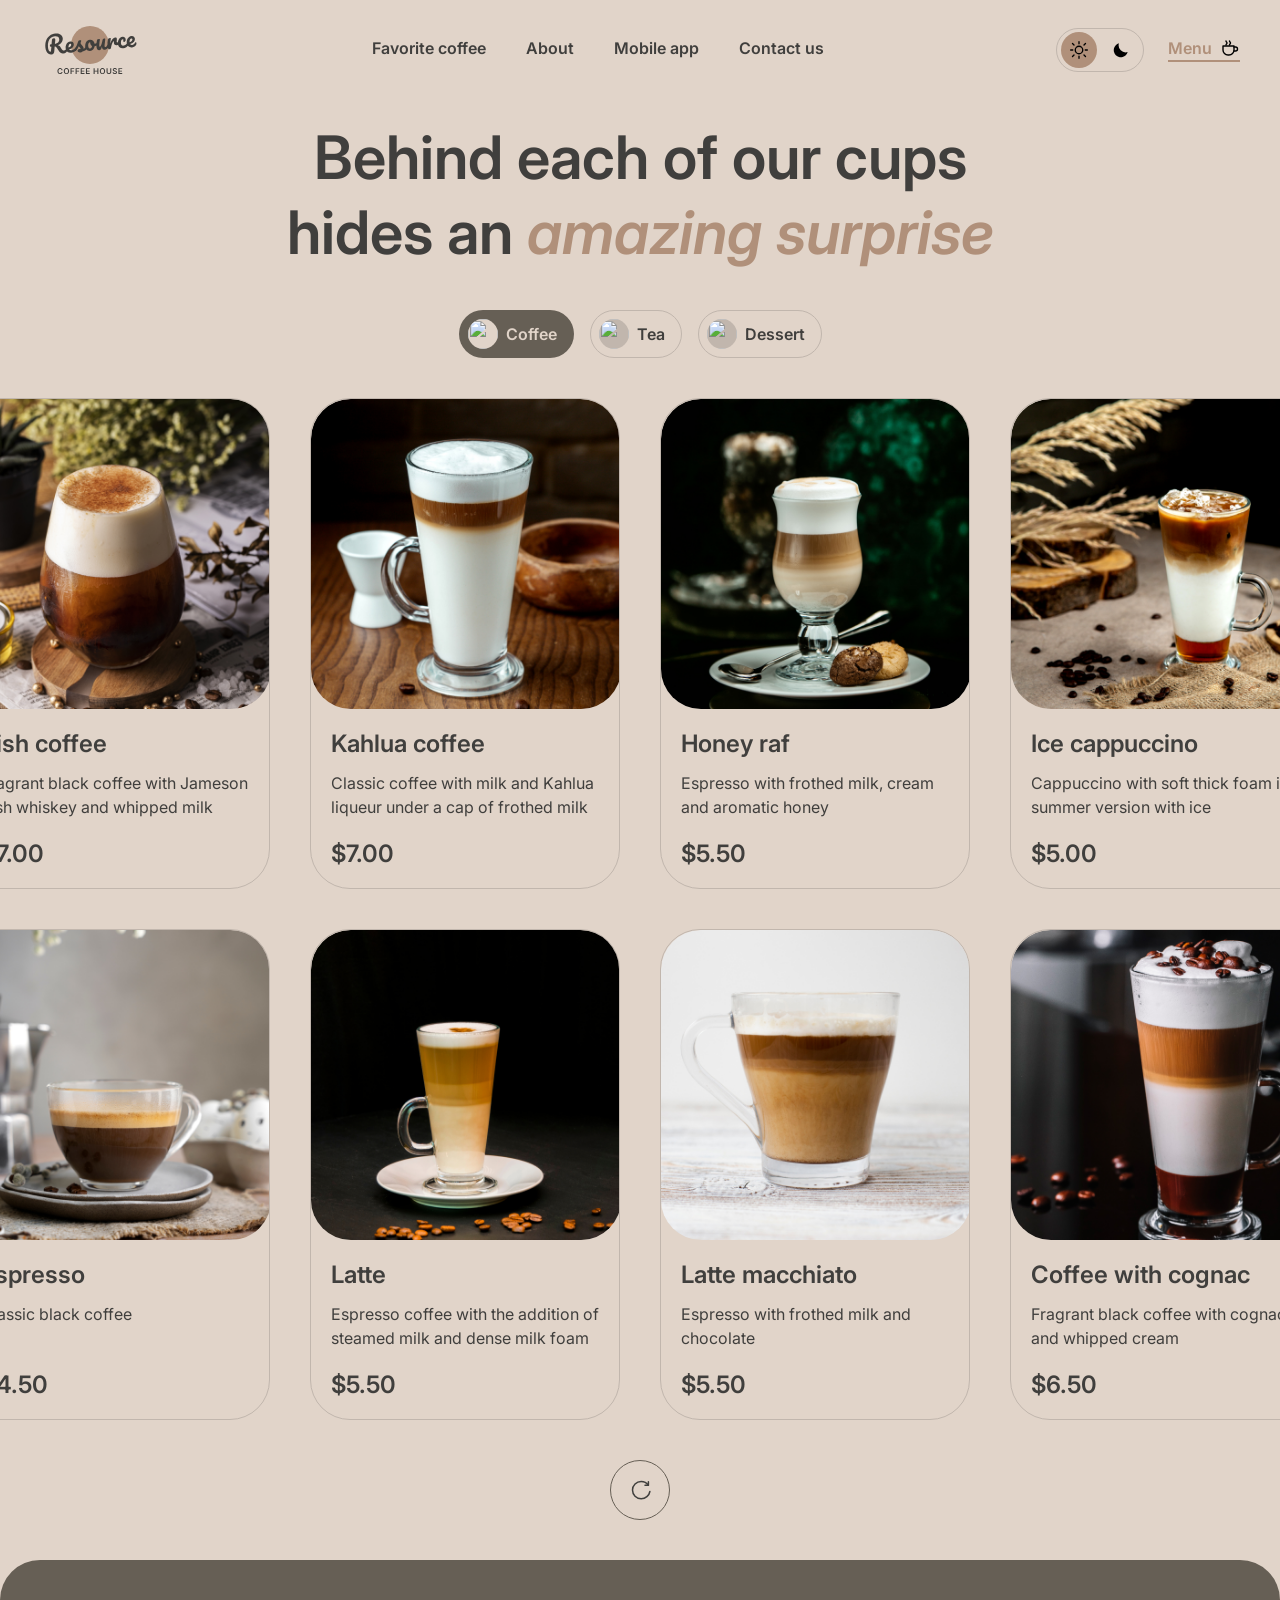
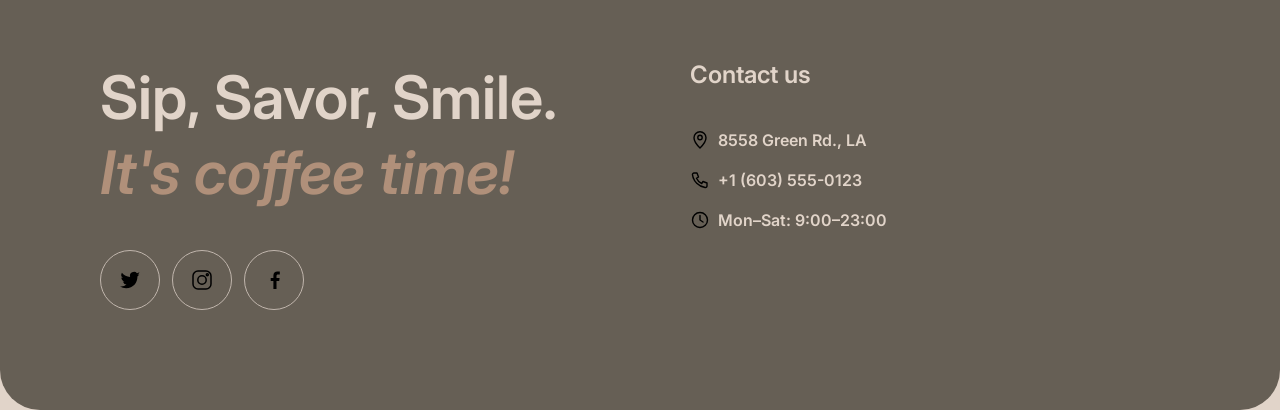
==== commit 7c3001f3: "refactor: use semantic article cards and fix heading hierarchy in catalog" ====
--- a/menu.html
+++ b/menu.html
@@ -150,8 +150,17 @@
               class="tab-item active"
               role="tab"
               aria-selected="true"
-            >
-              <span class="tab-item__icon">☕</span>
+              aria-controls="menuGrid"
+              id="tabCoffee"
+            >
+              <span class="tab-item__icon">
+                <img
+                  src="assets/icons/icon-cofee.png"
+                  alt=""
+                  width="30"
+                  height="30"
+                />
+              </span>
               <span>Coffee</span>
             </button>
             <button
@@ -159,8 +168,17 @@
               class="tab-item"
               role="tab"
               aria-selected="false"
-            >
-              <span class="tab-item__icon">🫖</span>
+              aria-controls="menuGrid"
+              id="tabTea"
+            >
+              <span class="tab-item__icon">
+                <img
+                  src="assets/icons/icon-tea.png"
+                  alt=""
+                  width="30"
+                  height="30"
+                />
+              </span>
               <span>Tea</span>
             </button>
             <button
@@ -168,8 +186,17 @@
               class="tab-item"
               role="tab"
               aria-selected="false"
-            >
-              <span class="tab-item__icon">🍰</span>
+              aria-controls="menuGrid"
+              id="tabDessert"
+            >
+              <span class="tab-item__icon">
+                <img
+                  src="assets/icons/icon-desert.png"
+                  alt=""
+                  width="30"
+                  height="30"
+                />
+              </span>
               <span>Dessert</span>
             </button>
           </div>
@@ -178,13 +205,15 @@
 
       <section class="menu-grid-section">
         <div class="container">
+          <h2 class="visually-hidden">Menu items</h2>
           <div
             class="menu-grid"
             id="menuGrid"
             role="tabpanel"
             aria-label="Category items"
+            tabindex="0"
           >
-            <button type="button" class="product-card">
+            <article class="product-card">
               <div class="product-card__img-wrap">
                 <img
                   class="product-card__img"
@@ -202,9 +231,9 @@
                 </div>
                 <p class="product-card__price">$7.00</p>
               </div>
-            </button>
-
-            <button type="button" class="product-card">
+            </article>
+
+            <article class="product-card">
               <div class="product-card__img-wrap">
                 <img
                   class="product-card__img"
@@ -222,9 +251,9 @@
                 </div>
                 <p class="product-card__price">$7.00</p>
               </div>
-            </button>
-
-            <button type="button" class="product-card">
+            </article>
+
+            <article class="product-card">
               <div class="product-card__img-wrap">
                 <img
                   class="product-card__img"
@@ -239,9 +268,9 @@
                 </div>
                 <p class="product-card__price">$5.50</p>
               </div>
-            </button>
-
-            <button type="button" class="product-card">
+            </article>
+
+            <article class="product-card">
               <div class="product-card__img-wrap">
                 <img
                   class="product-card__img"
@@ -258,9 +287,9 @@
                 </div>
                 <p class="product-card__price">$5.00</p>
               </div>
-            </button>
-
-            <button type="button" class="product-card">
+            </article>
+
+            <article class="product-card">
               <div class="product-card__img-wrap">
                 <img
                   class="product-card__img"
@@ -275,9 +304,9 @@
                 </div>
                 <p class="product-card__price">$4.50</p>
               </div>
-            </button>
-
-            <button type="button" class="product-card">
+            </article>
+
+            <article class="product-card">
               <div class="product-card__img-wrap">
                 <img
                   class="product-card__img"
@@ -295,9 +324,9 @@
                 </div>
                 <p class="product-card__price">$5.50</p>
               </div>
-            </button>
-
-            <button type="button" class="product-card">
+            </article>
+
+            <article class="product-card">
               <div class="product-card__img-wrap">
                 <img
                   class="product-card__img"
@@ -312,9 +341,9 @@
                 </div>
                 <p class="product-card__price">$5.50</p>
               </div>
-            </button>
-
-            <button type="button" class="product-card">
+            </article>
+
+            <article class="product-card">
               <div class="product-card__img-wrap">
                 <img
                   class="product-card__img"
@@ -329,7 +358,7 @@
                 </div>
                 <p class="product-card__price">$6.50</p>
               </div>
-            </button>
+            </article>
           </div>
 
           <div class="menu-load-more" id="loadMoreContainer">
--- a/css/styles.css
+++ b/css/styles.css
@@ -62,23 +62,25 @@
   opacity: 0.8;
 }
 
-.logo img {
+.logo__img {
   display: block;
-}
-
-.logo__img--dark {
+  width: 100px;
+  height: 60px;
+}
+
+.logo .logo__img--dark {
   display: none;
 }
 
-.logo__img--light {
+.logo .logo__img--light {
   display: block;
 }
 
-[data-theme="dark"] .logo__img--light {
+[data-theme='dark'] .logo .logo__img--light {
   display: none;
 }
 
-[data-theme="dark"] .logo__img--dark {
+[data-theme='dark'] .logo .logo__img--dark {
   display: block;
 }
 
--- a/css/menu.css
+++ b/css/menu.css
@@ -74,9 +74,17 @@
   align-items: center;
   justify-content: center;
   font-size: 16px;
+  overflow: hidden;
+  flex-shrink: 0;
   transition:
     background-color var(--transition),
     color var(--transition);
+}
+
+.tab-item__icon img {
+  width: 100%;
+  height: 100%;
+  object-fit: contain;
 }
 
 .tab-item.active {
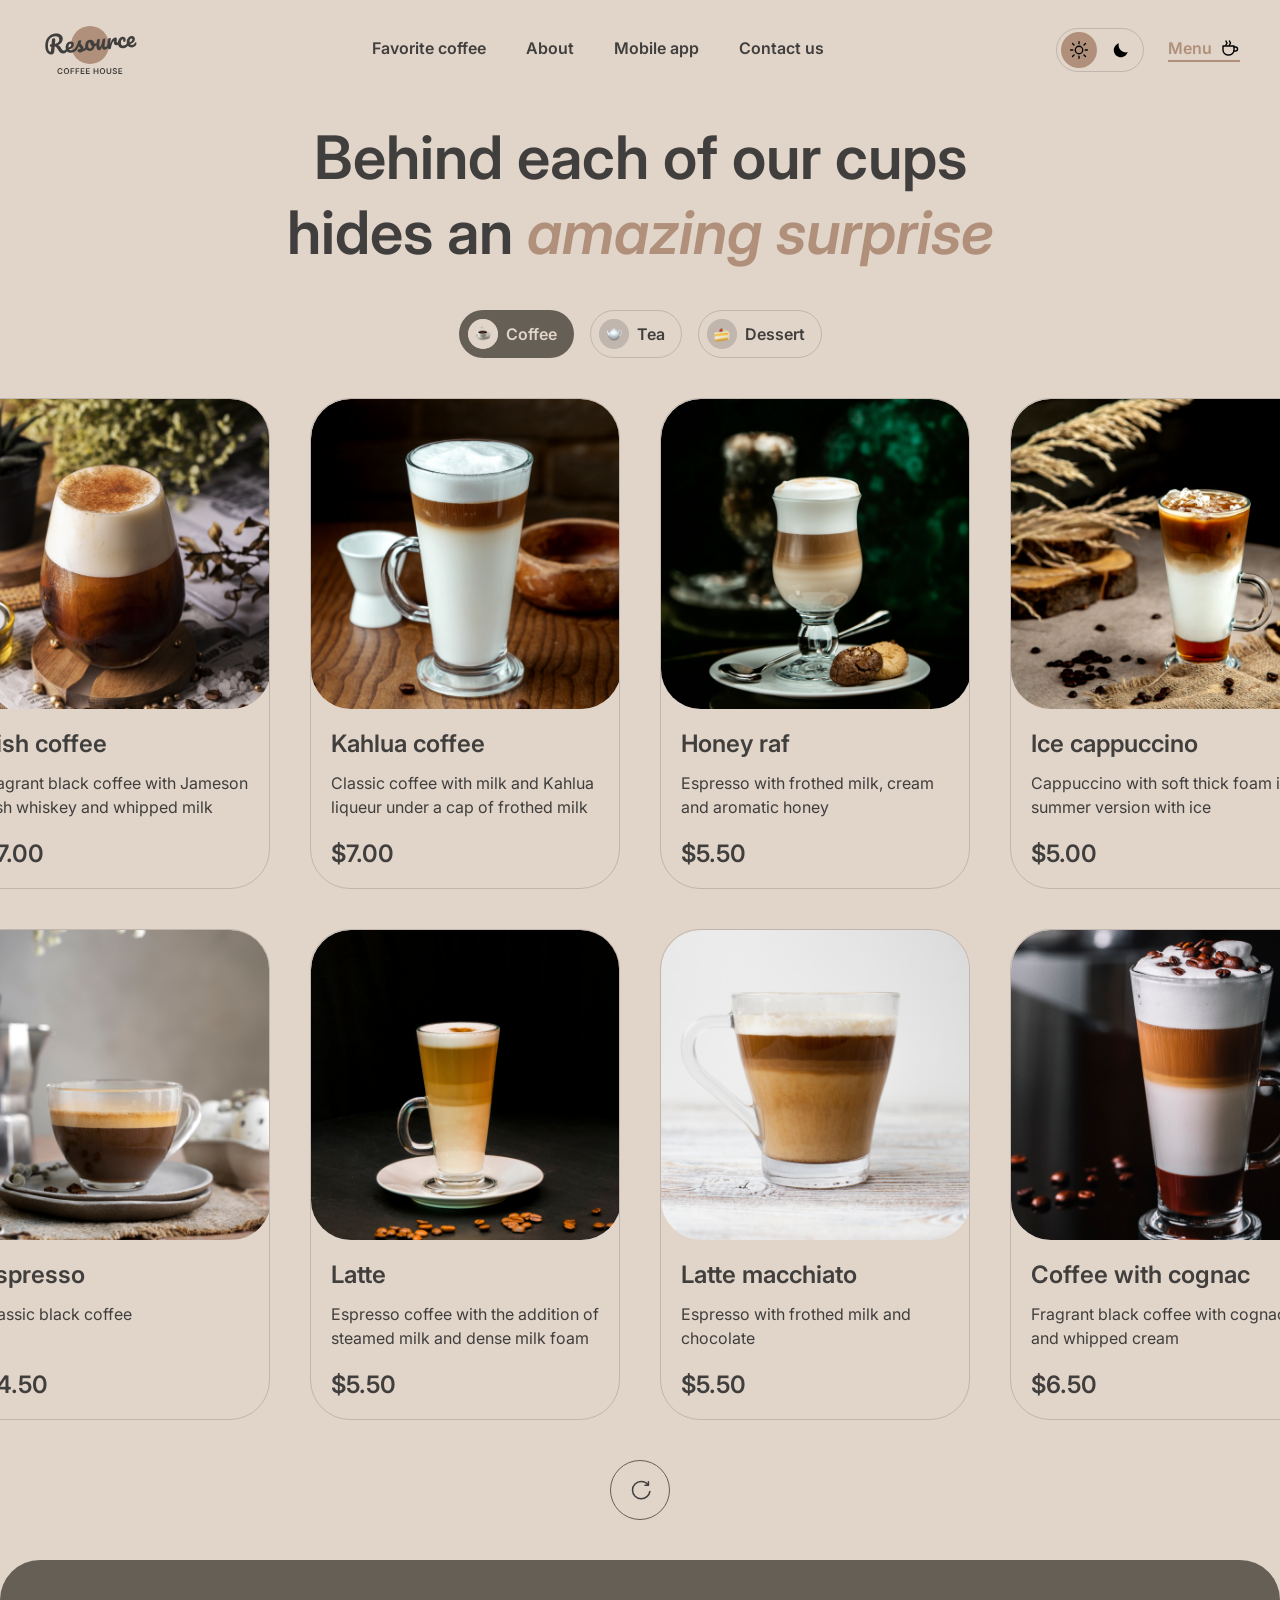
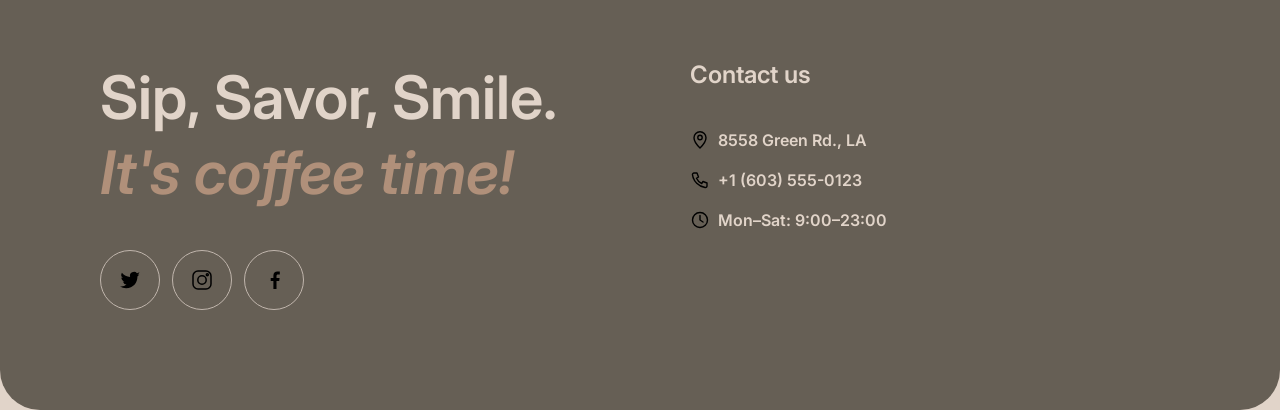
==== commit c550ec6f: "style: remove trailing slashes from void elements in HTML" ====
--- a/menu.html
+++ b/menu.html
@@ -1,571 +1,571 @@
-<!doctype html>
-<html lang="en" data-theme="light">
-  <head>
-    <meta charset="UTF-8" />
-    <meta name="viewport" content="width=device-width, initial-scale=1.0" />
-    <title>Menu — Coffee House</title>
-    <link rel="icon" href="assets/icons/logo-light.svg" type="image/svg+xml" />
-    <link rel="preconnect" href="https://fonts.googleapis.com" />
-    <link rel="preconnect" href="https://fonts.gstatic.com" crossorigin />
-    <link
-      href="https://fonts.googleapis.com/css2?family=Inter:ital,wght@0,400;0,600;1,600&display=swap"
-      rel="stylesheet"
-    />
-    <link rel="stylesheet" href="css/reset.css" />
-    <link rel="stylesheet" href="css/variables.css" />
-    <link rel="stylesheet" href="css/styles.css" />
-    <link rel="stylesheet" href="css/responsive.css" />
-    <link rel="stylesheet" href="css/menu.css" />
-  </head>
-  <body>
-    <!-- Шапка сайту (спільна для обох сторінок) -->
-    <header class="site-header" id="top">
-      <div class="container header-menu">
-        <a href="index.html" class="logo" aria-label="Coffee House">
-          <img
-            class="logo__img logo__img--light"
-            src="assets/icons/logo-light.svg"
-            alt="Coffee House logo"
-            width="100"
-            height="60"
-          />
-          <img
-            class="logo__img logo__img--dark"
-            src="assets/icons/logo-dark.svg"
-            alt="Coffee House logo"
-            width="100"
-            height="60"
-          />
-        </a>
-
-        <nav class="nav" aria-label="Main navigation">
-          <ul class="nav-list">
-            <li>
-              <a class="menu-item" href="index.html#favorite-coffee"
-                >Favorite coffee</a
-              >
-            </li>
-            <li><a class="menu-item" href="index.html#about">About</a></li>
-            <li>
-              <a class="menu-item" href="index.html#mobile-app">Mobile app</a>
-            </li>
-            <li>
-              <a class="menu-item" href="index.html#contacts">Contact us</a>
-            </li>
-          </ul>
-        </nav>
-
-        <div class="header-actions">
-          <button
-            class="theme-switch"
-            id="themeToggle"
-            type="button"
-            aria-label="Switch theme"
-            aria-pressed="false"
-          >
-            <span class="theme-switch__icon theme-switch__icon--sun">
-              <img src="assets/icons/sun.svg" alt="" width="20" height="20" />
-            </span>
-            <span class="theme-switch__icon theme-switch__icon--moon">
-              <img src="assets/icons/moon.svg" alt="" width="20" height="20" />
-            </span>
-          </button>
-
-          <a
-            class="menu-item menu-item--cta menu-item--active"
-            href="menu.html"
-          >
-            <span>Menu</span>
-            <img
-              src="assets/icons/coffee-cup.svg"
-              alt=""
-              width="20"
-              height="20"
-            />
-          </a>
-
-          <button
-            class="burger-btn"
-            id="burgerBtn"
-            type="button"
-            aria-label="Open menu"
-            aria-expanded="false"
-            aria-controls="mobileMenu"
-          >
-            <span class="burger-line burger-line--top"></span>
-            <span class="burger-line burger-line--bottom"></span>
-          </button>
-        </div>
-      </div>
-    </header>
-
-    <!-- Мобільне бургер-меню -->
-    <div class="mobile-menu" id="mobileMenu" hidden>
-      <nav class="mobile-nav" aria-label="Mobile navigation">
-        <ul class="mobile-nav-list">
-          <li>
-            <a class="mobile-nav-link" href="index.html#favorite-coffee"
-              >Favorite coffee</a
-            >
-          </li>
-          <li><a class="mobile-nav-link" href="index.html#about">About</a></li>
-          <li>
-            <a class="mobile-nav-link" href="index.html#mobile-app"
-              >Mobile app</a
-            >
-          </li>
-          <li>
-            <a class="mobile-nav-link" href="index.html#contacts">Contact us</a>
-          </li>
-        </ul>
-        <a class="mobile-nav__cta mobile-nav__cta--active" href="menu.html">
-          <span>Menu</span>
-          <img
-            src="assets/icons/coffee-cup.svg"
-            alt=""
-            width="32"
-            height="32"
-          />
-        </a>
-      </nav>
-    </div>
-
-    <!-- Основний контент сторінки меню -->
-    <main class="menu-main">
-      <section class="menu-offer">
-        <div class="container">
-          <h1>
-            Behind each of our cups hides an
-            <span class="accent">amazing surprise</span>
-          </h1>
-
-          <div
-            class="menu-tabs"
-            id="menuTabs"
-            role="tablist"
-            aria-label="Menu categories"
-          >
-            <button
-              type="button"
-              class="tab-item active"
-              role="tab"
-              aria-selected="true"
-              aria-controls="menuGrid"
-              id="tabCoffee"
-            >
-              <span class="tab-item__icon">
-                <img
-                  src="assets/icons/icon-cofee.png"
-                  alt=""
-                  width="30"
-                  height="30"
-                />
-              </span>
-              <span>Coffee</span>
-            </button>
-            <button
-              type="button"
-              class="tab-item"
-              role="tab"
-              aria-selected="false"
-              aria-controls="menuGrid"
-              id="tabTea"
-            >
-              <span class="tab-item__icon">
-                <img
-                  src="assets/icons/icon-tea.png"
-                  alt=""
-                  width="30"
-                  height="30"
-                />
-              </span>
-              <span>Tea</span>
-            </button>
-            <button
-              type="button"
-              class="tab-item"
-              role="tab"
-              aria-selected="false"
-              aria-controls="menuGrid"
-              id="tabDessert"
-            >
-              <span class="tab-item__icon">
-                <img
-                  src="assets/icons/icon-desert.png"
-                  alt=""
-                  width="30"
-                  height="30"
-                />
-              </span>
-              <span>Dessert</span>
-            </button>
-          </div>
-        </div>
-      </section>
-
-      <section class="menu-grid-section">
-        <div class="container">
-          <h2 class="visually-hidden">Menu items</h2>
-          <div
-            class="menu-grid"
-            id="menuGrid"
-            role="tabpanel"
-            aria-label="Category items"
-            tabindex="0"
-          >
-            <article class="product-card">
-              <div class="product-card__img-wrap">
-                <img
-                  class="product-card__img"
-                  src="assets/images/coffee-1.png"
-                  alt="Irish coffee"
-                />
-              </div>
-              <div class="product-card__body">
-                <div class="product-card__title">
-                  <h3>Irish coffee</h3>
-                  <p>
-                    Fragrant black coffee with Jameson Irish whiskey and whipped
-                    milk
-                  </p>
-                </div>
-                <p class="product-card__price">$7.00</p>
-              </div>
-            </article>
-
-            <article class="product-card">
-              <div class="product-card__img-wrap">
-                <img
-                  class="product-card__img"
-                  src="assets/images/coffee-2.png"
-                  alt="Kahlua coffee"
-                />
-              </div>
-              <div class="product-card__body">
-                <div class="product-card__title">
-                  <h3>Kahlua coffee</h3>
-                  <p>
-                    Classic coffee with milk and Kahlua liqueur under a cap of
-                    frothed milk
-                  </p>
-                </div>
-                <p class="product-card__price">$7.00</p>
-              </div>
-            </article>
-
-            <article class="product-card">
-              <div class="product-card__img-wrap">
-                <img
-                  class="product-card__img"
-                  src="assets/images/coffee-3.png"
-                  alt="Honey raf"
-                />
-              </div>
-              <div class="product-card__body">
-                <div class="product-card__title">
-                  <h3>Honey raf</h3>
-                  <p>Espresso with frothed milk, cream and aromatic honey</p>
-                </div>
-                <p class="product-card__price">$5.50</p>
-              </div>
-            </article>
-
-            <article class="product-card">
-              <div class="product-card__img-wrap">
-                <img
-                  class="product-card__img"
-                  src="assets/images/coffee-4.png"
-                  alt="Ice cappuccino"
-                />
-              </div>
-              <div class="product-card__body">
-                <div class="product-card__title">
-                  <h3>Ice cappuccino</h3>
-                  <p>
-                    Cappuccino with soft thick foam in summer version with ice
-                  </p>
-                </div>
-                <p class="product-card__price">$5.00</p>
-              </div>
-            </article>
-
-            <article class="product-card">
-              <div class="product-card__img-wrap">
-                <img
-                  class="product-card__img"
-                  src="assets/images/coffee-5.png"
-                  alt="Espresso"
-                />
-              </div>
-              <div class="product-card__body">
-                <div class="product-card__title">
-                  <h3>Espresso</h3>
-                  <p>Classic black coffee</p>
-                </div>
-                <p class="product-card__price">$4.50</p>
-              </div>
-            </article>
-
-            <article class="product-card">
-              <div class="product-card__img-wrap">
-                <img
-                  class="product-card__img"
-                  src="assets/images/coffee-6.png"
-                  alt="Latte"
-                />
-              </div>
-              <div class="product-card__body">
-                <div class="product-card__title">
-                  <h3>Latte</h3>
-                  <p>
-                    Espresso coffee with the addition of steamed milk and dense
-                    milk foam
-                  </p>
-                </div>
-                <p class="product-card__price">$5.50</p>
-              </div>
-            </article>
-
-            <article class="product-card">
-              <div class="product-card__img-wrap">
-                <img
-                  class="product-card__img"
-                  src="assets/images/coffee-7.png"
-                  alt="Latte macchiato"
-                />
-              </div>
-              <div class="product-card__body">
-                <div class="product-card__title">
-                  <h3>Latte macchiato</h3>
-                  <p>Espresso with frothed milk and chocolate</p>
-                </div>
-                <p class="product-card__price">$5.50</p>
-              </div>
-            </article>
-
-            <article class="product-card">
-              <div class="product-card__img-wrap">
-                <img
-                  class="product-card__img"
-                  src="assets/images/coffee-8.png"
-                  alt="Coffee with cognac"
-                />
-              </div>
-              <div class="product-card__body">
-                <div class="product-card__title">
-                  <h3>Coffee with cognac</h3>
-                  <p>Fragrant black coffee with cognac and whipped cream</p>
-                </div>
-                <p class="product-card__price">$6.50</p>
-              </div>
-            </article>
-          </div>
-
-          <div class="menu-load-more" id="loadMoreContainer">
-            <button
-              class="btn-load-more"
-              id="loadMoreBtn"
-              type="button"
-              aria-label="Load more products"
-            >
-              <svg
-                class="refresh-icon"
-                width="24"
-                height="24"
-                viewBox="0 0 24 24"
-                fill="none"
-                xmlns="http://www.w3.org/2000/svg"
-              >
-                <path
-                  d="M21.8883 13.5C21.1645 17.6813 17.5027 20.75 13.1678 20.75C8.3826 20.75 4.5 16.8674 4.5 12.0822C4.5 7.29704 8.3826 3.41443 13.1678 3.41443C16.1434 3.41443 18.775 4.90805 20.3542 7.19502"
-                  stroke="currentColor"
-                  stroke-width="1.5"
-                  stroke-linecap="round"
-                  stroke-linejoin="round"
-                />
-                <path
-                  d="M17.0002 7.25H20.4002V3.85"
-                  stroke="currentColor"
-                  stroke-width="1.5"
-                  stroke-linecap="round"
-                  stroke-linejoin="round"
-                />
-              </svg>
-            </button>
-          </div>
-        </div>
-      </section>
-    </main>
-
-    <!-- Підвал сайту (спільний для обох сторінок) -->
-    <footer class="contacts" id="contacts">
-      <div class="container contacts-inner">
-        <div class="offer">
-          <h2>
-            Sip, Savor, Smile. <span class="accent">It's coffee time!</span>
-          </h2>
-          <div class="socials">
-            <a
-              href="https://twitter.com"
-              target="_blank"
-              rel="noopener noreferrer"
-              aria-label="Twitter"
-            >
-              <img
-                src="assets/icons/twitter.svg"
-                alt=""
-                width="24"
-                height="24"
-              />
-            </a>
-            <a
-              href="https://instagram.com"
-              target="_blank"
-              rel="noopener noreferrer"
-              aria-label="Instagram"
-            >
-              <img
-                src="assets/icons/instagram.svg"
-                alt=""
-                width="24"
-                height="24"
-              />
-            </a>
-            <a
-              href="https://facebook.com"
-              target="_blank"
-              rel="noopener noreferrer"
-              aria-label="Facebook"
-            >
-              <img
-                src="assets/icons/facebook.svg"
-                alt=""
-                width="24"
-                height="24"
-              />
-            </a>
-          </div>
-        </div>
-        <div class="contacts-info">
-          <h3>Contact us</h3>
-          <ul class="contacts-list">
-            <li>
-              <a
-                class="contacts-link"
-                href="https://maps.google.com/?q=8558+Green+Rd+LA"
-                target="_blank"
-                rel="noopener noreferrer"
-              >
-                <img src="assets/icons/pin.svg" alt="" width="20" height="20" />
-                <span>8558 Green Rd., LA</span>
-              </a>
-            </li>
-            <li>
-              <a class="contacts-link" href="tel:+16035550123">
-                <img
-                  src="assets/icons/phone.svg"
-                  alt=""
-                  width="20"
-                  height="20"
-                />
-                <span>+1 (603) 555-0123</span>
-              </a>
-            </li>
-            <li>
-              <span class="contacts-link contacts-link--static">
-                <img
-                  src="assets/icons/clock.svg"
-                  alt=""
-                  width="20"
-                  height="20"
-                />
-                <span>Mon–Sat: 9:00–23:00</span>
-              </span>
-            </li>
-          </ul>
-        </div>
-      </div>
-    </footer>
-
-    <!-- Модальне вікно товару -->
-    <div class="product-modal" id="productModal" hidden>
-      <div class="product-modal__backdrop" id="productModalBackdrop"></div>
-      <div
-        class="product-modal__dialog"
-        role="dialog"
-        aria-modal="true"
-        aria-labelledby="modalTitle"
-      >
-        <div class="product-modal__preview">
-          <img
-            id="modalImg"
-            src="assets/images/coffee-1.png"
-            alt="Selected product"
-          />
-        </div>
-        <div class="product-modal__body">
-          <div class="product-modal__title">
-            <h3 id="modalTitle">Irish coffee</h3>
-            <p id="modalDesc">
-              Fragrant black coffee with Jameson Irish whiskey and whipped milk
-            </p>
-          </div>
-
-          <div class="modal-option-group">
-            <p class="modal-option-group__label">Size</p>
-            <div class="modal-tabs" id="modalSizes">
-              <button type="button" class="tab-item active">
-                <span class="tab-item__icon">S</span><span>200 ml</span>
-              </button>
-              <button type="button" class="tab-item">
-                <span class="tab-item__icon">M</span><span>300 ml</span>
-              </button>
-              <button type="button" class="tab-item">
-                <span class="tab-item__icon">L</span><span>400 ml</span>
-              </button>
-            </div>
-          </div>
-
-          <div class="modal-option-group">
-            <p class="modal-option-group__label">Additives</p>
-            <div class="modal-tabs" id="modalAdditives">
-              <button type="button" class="tab-item">
-                <span class="tab-item__icon">1</span><span>Sugar</span>
-              </button>
-              <button type="button" class="tab-item">
-                <span class="tab-item__icon">2</span><span>Cinnamon</span>
-              </button>
-              <button type="button" class="tab-item">
-                <span class="tab-item__icon">3</span><span>Syrup</span>
-              </button>
-            </div>
-          </div>
-
-          <div class="modal-total">
-            <span>Total:</span>
-            <span id="modalTotal">$7.00</span>
-          </div>
-
-          <div class="modal-alert">
-            <img src="assets/icons/clock.svg" alt="" width="16" height="16" />
-            <p>
-              The cost is not final. Download our mobile app to see the final
-              price and place your order. Earn loyalty points and enjoy your
-              favorite coffee with up to 20% discount.
-            </p>
-          </div>
-
-          <button
-            class="btn-outline btn-outline--full"
-            id="modalClose"
-            type="button"
-          >
-            Close
-          </button>
-        </div>
-      </div>
-    </div>
-
-    <script src="js/theme.js"></script>
-  </body>
-</html>
+<!doctype html>
+<html lang="en" data-theme="light">
+  <head>
+    <meta charset="UTF-8">
+    <meta name="viewport" content="width=device-width, initial-scale=1.0">
+    <title>Menu — Coffee House</title>
+    <link rel="icon" href="assets/icons/logo-light.svg" type="image/svg+xml">
+    <link rel="preconnect" href="https://fonts.googleapis.com">
+    <link rel="preconnect" href="https://fonts.gstatic.com" crossorigin>
+    <link
+      href="https://fonts.googleapis.com/css2?family=Inter:ital,wght@0,400;0,600;1,600&display=swap"
+      rel="stylesheet"
+   >
+    <link rel="stylesheet" href="css/reset.css">
+    <link rel="stylesheet" href="css/variables.css">
+    <link rel="stylesheet" href="css/styles.css">
+    <link rel="stylesheet" href="css/responsive.css">
+    <link rel="stylesheet" href="css/menu.css">
+  </head>
+  <body>
+    <!-- Шапка сайту (спільна для обох сторінок) -->
+    <header class="site-header" id="top">
+      <div class="container header-menu">
+        <a href="index.html" class="logo" aria-label="Coffee House">
+          <img
+            class="logo__img logo__img--light"
+            src="assets/icons/logo-light.svg"
+            alt="Coffee House logo"
+            width="100"
+            height="60"
+         >
+          <img
+            class="logo__img logo__img--dark"
+            src="assets/icons/logo-dark.svg"
+            alt="Coffee House logo"
+            width="100"
+            height="60"
+         >
+        </a>
+
+        <nav class="nav" aria-label="Main navigation">
+          <ul class="nav-list">
+            <li>
+              <a class="menu-item" href="index.html#favorite-coffee"
+                >Favorite coffee</a
+              >
+            </li>
+            <li><a class="menu-item" href="index.html#about">About</a></li>
+            <li>
+              <a class="menu-item" href="index.html#mobile-app">Mobile app</a>
+            </li>
+            <li>
+              <a class="menu-item" href="index.html#contacts">Contact us</a>
+            </li>
+          </ul>
+        </nav>
+
+        <div class="header-actions">
+          <button
+            class="theme-switch"
+            id="themeToggle"
+            type="button"
+            aria-label="Switch theme"
+            aria-pressed="false"
+          >
+            <span class="theme-switch__icon theme-switch__icon--sun">
+              <img src="assets/icons/sun.svg" alt="" width="20" height="20">
+            </span>
+            <span class="theme-switch__icon theme-switch__icon--moon">
+              <img src="assets/icons/moon.svg" alt="" width="20" height="20">
+            </span>
+          </button>
+
+          <a
+            class="menu-item menu-item--cta menu-item--active"
+            href="menu.html"
+          >
+            <span>Menu</span>
+            <img
+              src="assets/icons/coffee-cup.svg"
+              alt=""
+              width="20"
+              height="20"
+           >
+          </a>
+
+          <button
+            class="burger-btn"
+            id="burgerBtn"
+            type="button"
+            aria-label="Open menu"
+            aria-expanded="false"
+            aria-controls="mobileMenu"
+          >
+            <span class="burger-line burger-line--top"></span>
+            <span class="burger-line burger-line--bottom"></span>
+          </button>
+        </div>
+      </div>
+    </header>
+
+    <!-- Мобільне бургер-меню -->
+    <div class="mobile-menu" id="mobileMenu" hidden>
+      <nav class="mobile-nav" aria-label="Mobile navigation">
+        <ul class="mobile-nav-list">
+          <li>
+            <a class="mobile-nav-link" href="index.html#favorite-coffee"
+              >Favorite coffee</a
+            >
+          </li>
+          <li><a class="mobile-nav-link" href="index.html#about">About</a></li>
+          <li>
+            <a class="mobile-nav-link" href="index.html#mobile-app"
+              >Mobile app</a
+            >
+          </li>
+          <li>
+            <a class="mobile-nav-link" href="index.html#contacts">Contact us</a>
+          </li>
+        </ul>
+        <a class="mobile-nav__cta mobile-nav__cta--active" href="menu.html">
+          <span>Menu</span>
+          <img
+            src="assets/icons/coffee-cup.svg"
+            alt=""
+            width="32"
+            height="32"
+         >
+        </a>
+      </nav>
+    </div>
+
+    <!-- Основний контент сторінки меню -->
+    <main class="menu-main">
+      <section class="menu-offer">
+        <div class="container">
+          <h1>
+            Behind each of our cups hides an
+            <span class="accent">amazing surprise</span>
+          </h1>
+
+          <div
+            class="menu-tabs"
+            id="menuTabs"
+            role="tablist"
+            aria-label="Menu categories"
+          >
+            <button
+              type="button"
+              class="tab-item active"
+              role="tab"
+              aria-selected="true"
+              aria-controls="menuGrid"
+              id="tabCoffee"
+            >
+              <span class="tab-item__icon">
+                <img
+                  src="assets/icons/icon-cofee.png"
+                  alt=""
+                  width="30"
+                  height="30"
+               >
+              </span>
+              <span>Coffee</span>
+            </button>
+            <button
+              type="button"
+              class="tab-item"
+              role="tab"
+              aria-selected="false"
+              aria-controls="menuGrid"
+              id="tabTea"
+            >
+              <span class="tab-item__icon">
+                <img
+                  src="assets/icons/icon-tea.png"
+                  alt=""
+                  width="30"
+                  height="30"
+               >
+              </span>
+              <span>Tea</span>
+            </button>
+            <button
+              type="button"
+              class="tab-item"
+              role="tab"
+              aria-selected="false"
+              aria-controls="menuGrid"
+              id="tabDessert"
+            >
+              <span class="tab-item__icon">
+                <img
+                  src="assets/icons/icon-desert.png"
+                  alt=""
+                  width="30"
+                  height="30"
+               >
+              </span>
+              <span>Dessert</span>
+            </button>
+          </div>
+        </div>
+      </section>
+
+      <section class="menu-grid-section">
+        <div class="container">
+          <h2 class="visually-hidden">Menu items</h2>
+          <div
+            class="menu-grid"
+            id="menuGrid"
+            role="tabpanel"
+            aria-label="Category items"
+            tabindex="0"
+          >
+            <article class="product-card">
+              <div class="product-card__img-wrap">
+                <img
+                  class="product-card__img"
+                  src="assets/images/coffee-1.png"
+                  alt="Irish coffee"
+               >
+              </div>
+              <div class="product-card__body">
+                <div class="product-card__title">
+                  <h3>Irish coffee</h3>
+                  <p>
+                    Fragrant black coffee with Jameson Irish whiskey and whipped
+                    milk
+                  </p>
+                </div>
+                <p class="product-card__price">$7.00</p>
+              </div>
+            </article>
+
+            <article class="product-card">
+              <div class="product-card__img-wrap">
+                <img
+                  class="product-card__img"
+                  src="assets/images/coffee-2.png"
+                  alt="Kahlua coffee"
+               >
+              </div>
+              <div class="product-card__body">
+                <div class="product-card__title">
+                  <h3>Kahlua coffee</h3>
+                  <p>
+                    Classic coffee with milk and Kahlua liqueur under a cap of
+                    frothed milk
+                  </p>
+                </div>
+                <p class="product-card__price">$7.00</p>
+              </div>
+            </article>
+
+            <article class="product-card">
+              <div class="product-card__img-wrap">
+                <img
+                  class="product-card__img"
+                  src="assets/images/coffee-3.png"
+                  alt="Honey raf"
+               >
+              </div>
+              <div class="product-card__body">
+                <div class="product-card__title">
+                  <h3>Honey raf</h3>
+                  <p>Espresso with frothed milk, cream and aromatic honey</p>
+                </div>
+                <p class="product-card__price">$5.50</p>
+              </div>
+            </article>
+
+            <article class="product-card">
+              <div class="product-card__img-wrap">
+                <img
+                  class="product-card__img"
+                  src="assets/images/coffee-4.png"
+                  alt="Ice cappuccino"
+               >
+              </div>
+              <div class="product-card__body">
+                <div class="product-card__title">
+                  <h3>Ice cappuccino</h3>
+                  <p>
+                    Cappuccino with soft thick foam in summer version with ice
+                  </p>
+                </div>
+                <p class="product-card__price">$5.00</p>
+              </div>
+            </article>
+
+            <article class="product-card">
+              <div class="product-card__img-wrap">
+                <img
+                  class="product-card__img"
+                  src="assets/images/coffee-5.png"
+                  alt="Espresso"
+               >
+              </div>
+              <div class="product-card__body">
+                <div class="product-card__title">
+                  <h3>Espresso</h3>
+                  <p>Classic black coffee</p>
+                </div>
+                <p class="product-card__price">$4.50</p>
+              </div>
+            </article>
+
+            <article class="product-card">
+              <div class="product-card__img-wrap">
+                <img
+                  class="product-card__img"
+                  src="assets/images/coffee-6.png"
+                  alt="Latte"
+               >
+              </div>
+              <div class="product-card__body">
+                <div class="product-card__title">
+                  <h3>Latte</h3>
+                  <p>
+                    Espresso coffee with the addition of steamed milk and dense
+                    milk foam
+                  </p>
+                </div>
+                <p class="product-card__price">$5.50</p>
+              </div>
+            </article>
+
+            <article class="product-card">
+              <div class="product-card__img-wrap">
+                <img
+                  class="product-card__img"
+                  src="assets/images/coffee-7.png"
+                  alt="Latte macchiato"
+               >
+              </div>
+              <div class="product-card__body">
+                <div class="product-card__title">
+                  <h3>Latte macchiato</h3>
+                  <p>Espresso with frothed milk and chocolate</p>
+                </div>
+                <p class="product-card__price">$5.50</p>
+              </div>
+            </article>
+
+            <article class="product-card">
+              <div class="product-card__img-wrap">
+                <img
+                  class="product-card__img"
+                  src="assets/images/coffee-8.png"
+                  alt="Coffee with cognac"
+               >
+              </div>
+              <div class="product-card__body">
+                <div class="product-card__title">
+                  <h3>Coffee with cognac</h3>
+                  <p>Fragrant black coffee with cognac and whipped cream</p>
+                </div>
+                <p class="product-card__price">$6.50</p>
+              </div>
+            </article>
+          </div>
+
+          <div class="menu-load-more" id="loadMoreContainer">
+            <button
+              class="btn-load-more"
+              id="loadMoreBtn"
+              type="button"
+              aria-label="Load more products"
+            >
+              <svg
+                class="refresh-icon"
+                width="24"
+                height="24"
+                viewBox="0 0 24 24"
+                fill="none"
+                xmlns="http://www.w3.org/2000/svg"
+              >
+                <path
+                  d="M21.8883 13.5C21.1645 17.6813 17.5027 20.75 13.1678 20.75C8.3826 20.75 4.5 16.8674 4.5 12.0822C4.5 7.29704 8.3826 3.41443 13.1678 3.41443C16.1434 3.41443 18.775 4.90805 20.3542 7.19502"
+                  stroke="currentColor"
+                  stroke-width="1.5"
+                  stroke-linecap="round"
+                  stroke-linejoin="round"
+                />
+                <path
+                  d="M17.0002 7.25H20.4002V3.85"
+                  stroke="currentColor"
+                  stroke-width="1.5"
+                  stroke-linecap="round"
+                  stroke-linejoin="round"
+                />
+              </svg>
+            </button>
+          </div>
+        </div>
+      </section>
+    </main>
+
+    <!-- Підвал сайту (спільний для обох сторінок) -->
+    <footer class="contacts" id="contacts">
+      <div class="container contacts-inner">
+        <div class="offer">
+          <h2>
+            Sip, Savor, Smile. <span class="accent">It's coffee time!</span>
+          </h2>
+          <div class="socials">
+            <a
+              href="https://twitter.com"
+              target="_blank"
+              rel="noopener noreferrer"
+              aria-label="Twitter"
+            >
+              <img
+                src="assets/icons/twitter.svg"
+                alt=""
+                width="24"
+                height="24"
+             >
+            </a>
+            <a
+              href="https://instagram.com"
+              target="_blank"
+              rel="noopener noreferrer"
+              aria-label="Instagram"
+            >
+              <img
+                src="assets/icons/instagram.svg"
+                alt=""
+                width="24"
+                height="24"
+             >
+            </a>
+            <a
+              href="https://facebook.com"
+              target="_blank"
+              rel="noopener noreferrer"
+              aria-label="Facebook"
+            >
+              <img
+                src="assets/icons/facebook.svg"
+                alt=""
+                width="24"
+                height="24"
+             >
+            </a>
+          </div>
+        </div>
+        <div class="contacts-info">
+          <h3>Contact us</h3>
+          <ul class="contacts-list">
+            <li>
+              <a
+                class="contacts-link"
+                href="https://maps.google.com/?q=8558+Green+Rd+LA"
+                target="_blank"
+                rel="noopener noreferrer"
+              >
+                <img src="assets/icons/pin.svg" alt="" width="20" height="20">
+                <span>8558 Green Rd., LA</span>
+              </a>
+            </li>
+            <li>
+              <a class="contacts-link" href="tel:+16035550123">
+                <img
+                  src="assets/icons/phone.svg"
+                  alt=""
+                  width="20"
+                  height="20"
+               >
+                <span>+1 (603) 555-0123</span>
+              </a>
+            </li>
+            <li>
+              <span class="contacts-link contacts-link--static">
+                <img
+                  src="assets/icons/clock.svg"
+                  alt=""
+                  width="20"
+                  height="20"
+               >
+                <span>Mon–Sat: 9:00–23:00</span>
+              </span>
+            </li>
+          </ul>
+        </div>
+      </div>
+    </footer>
+
+    <!-- Модальне вікно товару -->
+    <div class="product-modal" id="productModal" hidden>
+      <div class="product-modal__backdrop" id="productModalBackdrop"></div>
+      <div
+        class="product-modal__dialog"
+        role="dialog"
+        aria-modal="true"
+        aria-labelledby="modalTitle"
+      >
+        <div class="product-modal__preview">
+          <img
+            id="modalImg"
+            src="assets/images/coffee-1.png"
+            alt="Selected product"
+         >
+        </div>
+        <div class="product-modal__body">
+          <div class="product-modal__title">
+            <h3 id="modalTitle">Irish coffee</h3>
+            <p id="modalDesc">
+              Fragrant black coffee with Jameson Irish whiskey and whipped milk
+            </p>
+          </div>
+
+          <div class="modal-option-group">
+            <p class="modal-option-group__label">Size</p>
+            <div class="modal-tabs" id="modalSizes">
+              <button type="button" class="tab-item active">
+                <span class="tab-item__icon">S</span><span>200 ml</span>
+              </button>
+              <button type="button" class="tab-item">
+                <span class="tab-item__icon">M</span><span>300 ml</span>
+              </button>
+              <button type="button" class="tab-item">
+                <span class="tab-item__icon">L</span><span>400 ml</span>
+              </button>
+            </div>
+          </div>
+
+          <div class="modal-option-group">
+            <p class="modal-option-group__label">Additives</p>
+            <div class="modal-tabs" id="modalAdditives">
+              <button type="button" class="tab-item">
+                <span class="tab-item__icon">1</span><span>Sugar</span>
+              </button>
+              <button type="button" class="tab-item">
+                <span class="tab-item__icon">2</span><span>Cinnamon</span>
+              </button>
+              <button type="button" class="tab-item">
+                <span class="tab-item__icon">3</span><span>Syrup</span>
+              </button>
+            </div>
+          </div>
+
+          <div class="modal-total">
+            <span>Total:</span>
+            <span id="modalTotal">$7.00</span>
+          </div>
+
+          <div class="modal-alert">
+            <img src="assets/icons/clock.svg" alt="" width="16" height="16">
+            <p>
+              The cost is not final. Download our mobile app to see the final
+              price and place your order. Earn loyalty points and enjoy your
+              favorite coffee with up to 20% discount.
+            </p>
+          </div>
+
+          <button
+            class="btn-outline btn-outline--full"
+            id="modalClose"
+            type="button"
+          >
+            Close
+          </button>
+        </div>
+      </div>
+    </div>
+
+    <script src="js/theme.js"></script>
+  </body>
+</html>
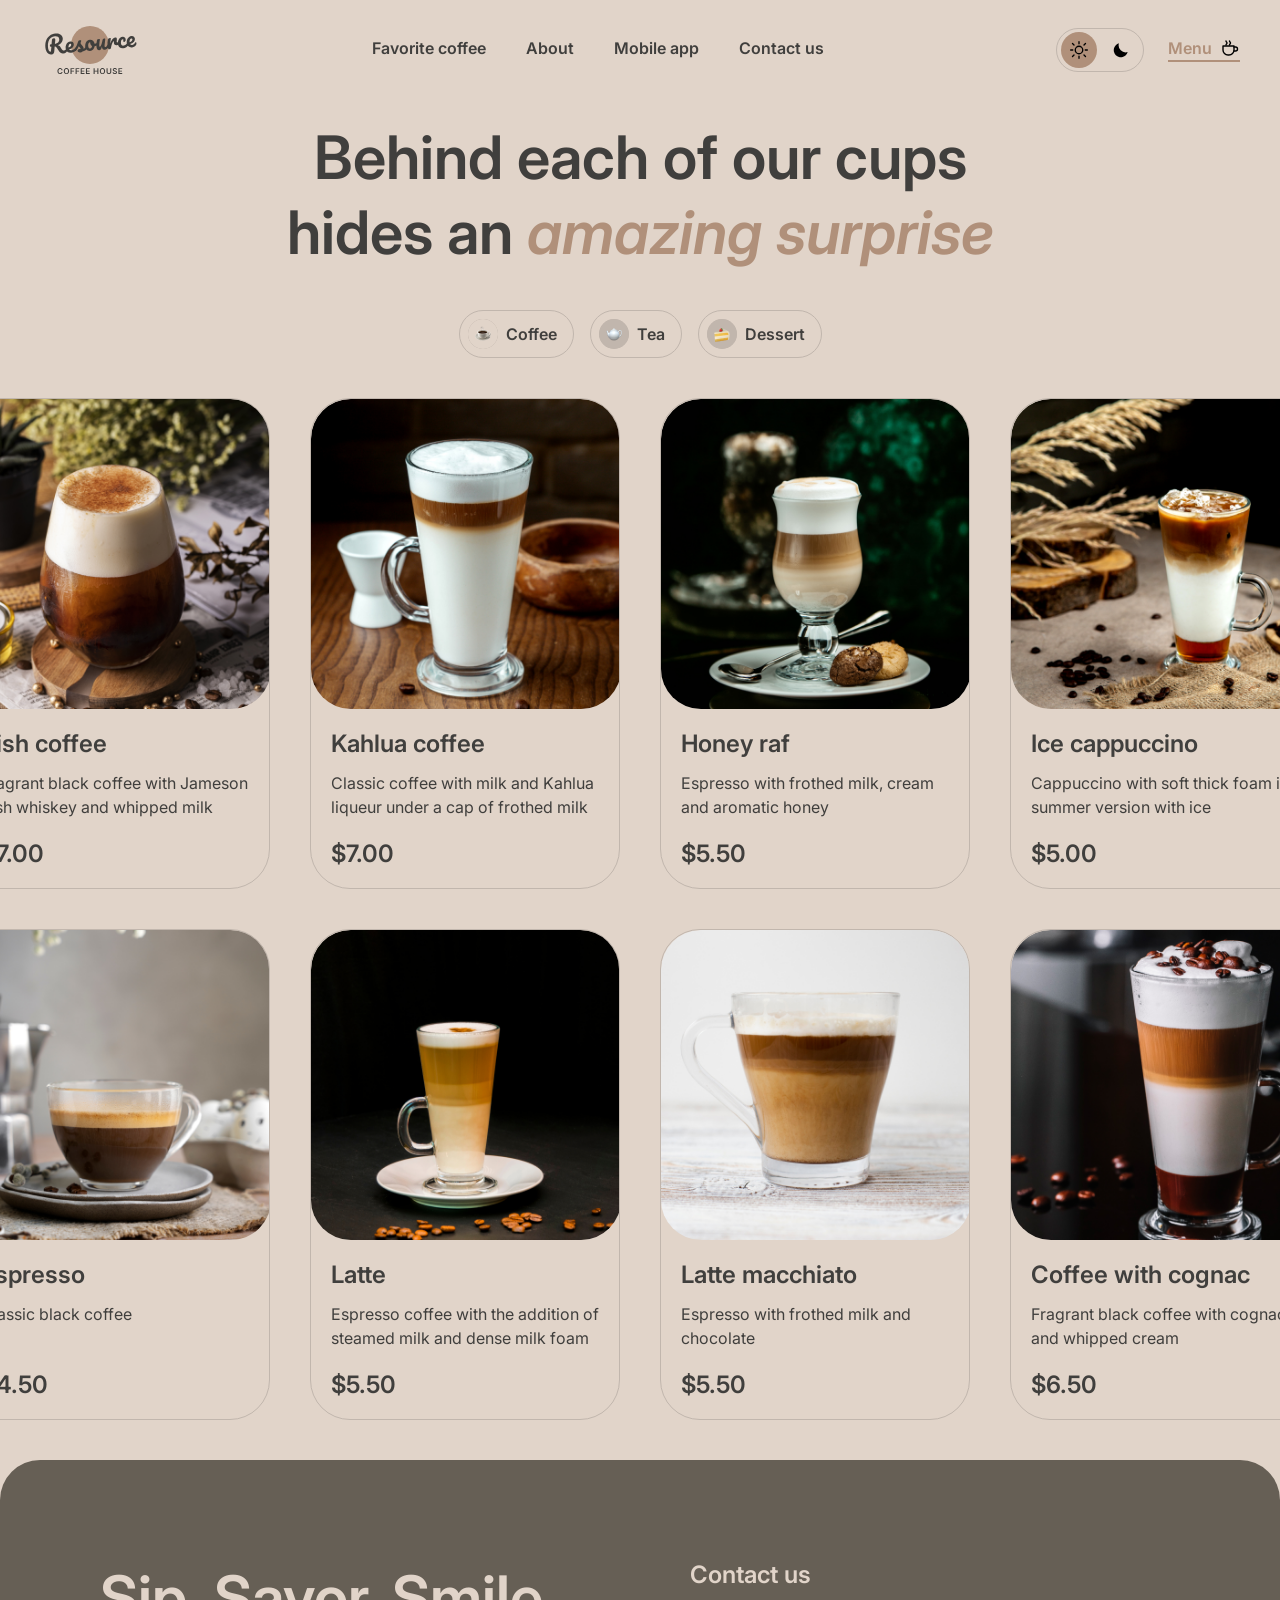
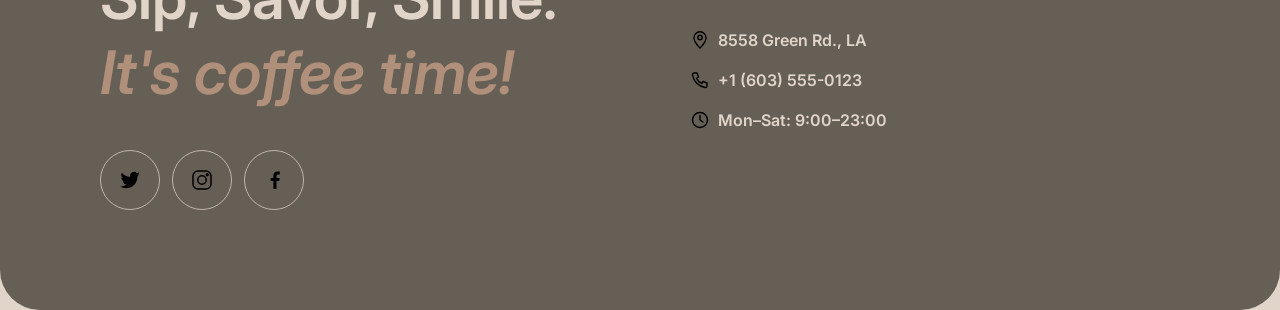
==== commit d97bf683: "feat: wire up catalog, burger and slider scripts, add pagination styles" ====
--- a/menu.html
+++ b/menu.html
@@ -1,21 +1,21 @@
 <!doctype html>
 <html lang="en" data-theme="light">
   <head>
-    <meta charset="UTF-8">
-    <meta name="viewport" content="width=device-width, initial-scale=1.0">
+    <meta charset="UTF-8" />
+    <meta name="viewport" content="width=device-width, initial-scale=1.0" />
     <title>Menu — Coffee House</title>
-    <link rel="icon" href="assets/icons/logo-light.svg" type="image/svg+xml">
-    <link rel="preconnect" href="https://fonts.googleapis.com">
-    <link rel="preconnect" href="https://fonts.gstatic.com" crossorigin>
+    <link rel="icon" href="assets/icons/logo-light.svg" type="image/svg+xml" />
+    <link rel="preconnect" href="https://fonts.googleapis.com" />
+    <link rel="preconnect" href="https://fonts.gstatic.com" crossorigin />
     <link
       href="https://fonts.googleapis.com/css2?family=Inter:ital,wght@0,400;0,600;1,600&display=swap"
       rel="stylesheet"
-   >
-    <link rel="stylesheet" href="css/reset.css">
-    <link rel="stylesheet" href="css/variables.css">
-    <link rel="stylesheet" href="css/styles.css">
-    <link rel="stylesheet" href="css/responsive.css">
-    <link rel="stylesheet" href="css/menu.css">
+    />
+    <link rel="stylesheet" href="css/reset.css" />
+    <link rel="stylesheet" href="css/variables.css" />
+    <link rel="stylesheet" href="css/styles.css" />
+    <link rel="stylesheet" href="css/responsive.css" />
+    <link rel="stylesheet" href="css/menu.css" />
   </head>
   <body>
     <!-- Шапка сайту (спільна для обох сторінок) -->
@@ -28,14 +28,14 @@
             alt="Coffee House logo"
             width="100"
             height="60"
-         >
+          />
           <img
             class="logo__img logo__img--dark"
             src="assets/icons/logo-dark.svg"
             alt="Coffee House logo"
             width="100"
             height="60"
-         >
+          />
         </a>
 
         <nav class="nav" aria-label="Main navigation">
@@ -64,10 +64,10 @@
             aria-pressed="false"
           >
             <span class="theme-switch__icon theme-switch__icon--sun">
-              <img src="assets/icons/sun.svg" alt="" width="20" height="20">
+              <img src="assets/icons/sun.svg" alt="" width="20" height="20" />
             </span>
             <span class="theme-switch__icon theme-switch__icon--moon">
-              <img src="assets/icons/moon.svg" alt="" width="20" height="20">
+              <img src="assets/icons/moon.svg" alt="" width="20" height="20" />
             </span>
           </button>
 
@@ -81,7 +81,7 @@
               alt=""
               width="20"
               height="20"
-           >
+            />
           </a>
 
           <button
@@ -125,7 +125,7 @@
             alt=""
             width="32"
             height="32"
-         >
+          />
         </a>
       </nav>
     </div>
@@ -159,7 +159,7 @@
                   alt=""
                   width="30"
                   height="30"
-               >
+                />
               </span>
               <span>Coffee</span>
             </button>
@@ -177,7 +177,7 @@
                   alt=""
                   width="30"
                   height="30"
-               >
+                />
               </span>
               <span>Tea</span>
             </button>
@@ -195,7 +195,7 @@
                   alt=""
                   width="30"
                   height="30"
-               >
+                />
               </span>
               <span>Dessert</span>
             </button>
@@ -206,193 +206,23 @@
       <section class="menu-grid-section">
         <div class="container">
           <h2 class="visually-hidden">Menu items</h2>
+          <!-- Product cards are rendered dynamically by js/menu.js -->
           <div
             class="menu-grid"
             id="menuGrid"
             role="tabpanel"
             aria-label="Category items"
             tabindex="0"
-          >
-            <article class="product-card">
-              <div class="product-card__img-wrap">
-                <img
-                  class="product-card__img"
-                  src="assets/images/coffee-1.png"
-                  alt="Irish coffee"
-               >
-              </div>
-              <div class="product-card__body">
-                <div class="product-card__title">
-                  <h3>Irish coffee</h3>
-                  <p>
-                    Fragrant black coffee with Jameson Irish whiskey and whipped
-                    milk
-                  </p>
-                </div>
-                <p class="product-card__price">$7.00</p>
-              </div>
-            </article>
-
-            <article class="product-card">
-              <div class="product-card__img-wrap">
-                <img
-                  class="product-card__img"
-                  src="assets/images/coffee-2.png"
-                  alt="Kahlua coffee"
-               >
-              </div>
-              <div class="product-card__body">
-                <div class="product-card__title">
-                  <h3>Kahlua coffee</h3>
-                  <p>
-                    Classic coffee with milk and Kahlua liqueur under a cap of
-                    frothed milk
-                  </p>
-                </div>
-                <p class="product-card__price">$7.00</p>
-              </div>
-            </article>
-
-            <article class="product-card">
-              <div class="product-card__img-wrap">
-                <img
-                  class="product-card__img"
-                  src="assets/images/coffee-3.png"
-                  alt="Honey raf"
-               >
-              </div>
-              <div class="product-card__body">
-                <div class="product-card__title">
-                  <h3>Honey raf</h3>
-                  <p>Espresso with frothed milk, cream and aromatic honey</p>
-                </div>
-                <p class="product-card__price">$5.50</p>
-              </div>
-            </article>
-
-            <article class="product-card">
-              <div class="product-card__img-wrap">
-                <img
-                  class="product-card__img"
-                  src="assets/images/coffee-4.png"
-                  alt="Ice cappuccino"
-               >
-              </div>
-              <div class="product-card__body">
-                <div class="product-card__title">
-                  <h3>Ice cappuccino</h3>
-                  <p>
-                    Cappuccino with soft thick foam in summer version with ice
-                  </p>
-                </div>
-                <p class="product-card__price">$5.00</p>
-              </div>
-            </article>
-
-            <article class="product-card">
-              <div class="product-card__img-wrap">
-                <img
-                  class="product-card__img"
-                  src="assets/images/coffee-5.png"
-                  alt="Espresso"
-               >
-              </div>
-              <div class="product-card__body">
-                <div class="product-card__title">
-                  <h3>Espresso</h3>
-                  <p>Classic black coffee</p>
-                </div>
-                <p class="product-card__price">$4.50</p>
-              </div>
-            </article>
-
-            <article class="product-card">
-              <div class="product-card__img-wrap">
-                <img
-                  class="product-card__img"
-                  src="assets/images/coffee-6.png"
-                  alt="Latte"
-               >
-              </div>
-              <div class="product-card__body">
-                <div class="product-card__title">
-                  <h3>Latte</h3>
-                  <p>
-                    Espresso coffee with the addition of steamed milk and dense
-                    milk foam
-                  </p>
-                </div>
-                <p class="product-card__price">$5.50</p>
-              </div>
-            </article>
-
-            <article class="product-card">
-              <div class="product-card__img-wrap">
-                <img
-                  class="product-card__img"
-                  src="assets/images/coffee-7.png"
-                  alt="Latte macchiato"
-               >
-              </div>
-              <div class="product-card__body">
-                <div class="product-card__title">
-                  <h3>Latte macchiato</h3>
-                  <p>Espresso with frothed milk and chocolate</p>
-                </div>
-                <p class="product-card__price">$5.50</p>
-              </div>
-            </article>
-
-            <article class="product-card">
-              <div class="product-card__img-wrap">
-                <img
-                  class="product-card__img"
-                  src="assets/images/coffee-8.png"
-                  alt="Coffee with cognac"
-               >
-              </div>
-              <div class="product-card__body">
-                <div class="product-card__title">
-                  <h3>Coffee with cognac</h3>
-                  <p>Fragrant black coffee with cognac and whipped cream</p>
-                </div>
-                <p class="product-card__price">$6.50</p>
-              </div>
-            </article>
-          </div>
-
-          <div class="menu-load-more" id="loadMoreContainer">
-            <button
-              class="btn-load-more"
-              id="loadMoreBtn"
-              type="button"
-              aria-label="Load more products"
-            >
-              <svg
-                class="refresh-icon"
-                width="24"
-                height="24"
-                viewBox="0 0 24 24"
-                fill="none"
-                xmlns="http://www.w3.org/2000/svg"
-              >
-                <path
-                  d="M21.8883 13.5C21.1645 17.6813 17.5027 20.75 13.1678 20.75C8.3826 20.75 4.5 16.8674 4.5 12.0822C4.5 7.29704 8.3826 3.41443 13.1678 3.41443C16.1434 3.41443 18.775 4.90805 20.3542 7.19502"
-                  stroke="currentColor"
-                  stroke-width="1.5"
-                  stroke-linecap="round"
-                  stroke-linejoin="round"
-                />
-                <path
-                  d="M17.0002 7.25H20.4002V3.85"
-                  stroke="currentColor"
-                  stroke-width="1.5"
-                  stroke-linecap="round"
-                  stroke-linejoin="round"
-                />
-              </svg>
-            </button>
-          </div>
+          ></div>
+
+          <!-- Pagination is rendered dynamically by js/menu.js -->
+          <div
+            class="pagination"
+            id="pagination"
+            role="navigation"
+            aria-label="Menu pages"
+            hidden
+          ></div>
         </div>
       </section>
     </main>
@@ -416,7 +246,7 @@
                 alt=""
                 width="24"
                 height="24"
-             >
+              />
             </a>
             <a
               href="https://instagram.com"
@@ -429,7 +259,7 @@
                 alt=""
                 width="24"
                 height="24"
-             >
+              />
             </a>
             <a
               href="https://facebook.com"
@@ -442,7 +272,7 @@
                 alt=""
                 width="24"
                 height="24"
-             >
+              />
             </a>
           </div>
         </div>
@@ -456,7 +286,7 @@
                 target="_blank"
                 rel="noopener noreferrer"
               >
-                <img src="assets/icons/pin.svg" alt="" width="20" height="20">
+                <img src="assets/icons/pin.svg" alt="" width="20" height="20" />
                 <span>8558 Green Rd., LA</span>
               </a>
             </li>
@@ -467,7 +297,7 @@
                   alt=""
                   width="20"
                   height="20"
-               >
+                />
                 <span>+1 (603) 555-0123</span>
               </a>
             </li>
@@ -478,7 +308,7 @@
                   alt=""
                   width="20"
                   height="20"
-               >
+                />
                 <span>Mon–Sat: 9:00–23:00</span>
               </span>
             </li>
@@ -501,7 +331,7 @@
             id="modalImg"
             src="assets/images/coffee-1.png"
             alt="Selected product"
-         >
+          />
         </div>
         <div class="product-modal__body">
           <div class="product-modal__title">
@@ -511,34 +341,15 @@
             </p>
           </div>
 
+          <!-- Size and additive options are rendered dynamically by js/menu.js -->
           <div class="modal-option-group">
             <p class="modal-option-group__label">Size</p>
-            <div class="modal-tabs" id="modalSizes">
-              <button type="button" class="tab-item active">
-                <span class="tab-item__icon">S</span><span>200 ml</span>
-              </button>
-              <button type="button" class="tab-item">
-                <span class="tab-item__icon">M</span><span>300 ml</span>
-              </button>
-              <button type="button" class="tab-item">
-                <span class="tab-item__icon">L</span><span>400 ml</span>
-              </button>
-            </div>
+            <div class="modal-tabs" id="modalSizes"></div>
           </div>
 
           <div class="modal-option-group">
             <p class="modal-option-group__label">Additives</p>
-            <div class="modal-tabs" id="modalAdditives">
-              <button type="button" class="tab-item">
-                <span class="tab-item__icon">1</span><span>Sugar</span>
-              </button>
-              <button type="button" class="tab-item">
-                <span class="tab-item__icon">2</span><span>Cinnamon</span>
-              </button>
-              <button type="button" class="tab-item">
-                <span class="tab-item__icon">3</span><span>Syrup</span>
-              </button>
-            </div>
+            <div class="modal-tabs" id="modalAdditives"></div>
           </div>
 
           <div class="modal-total">
@@ -547,7 +358,7 @@
           </div>
 
           <div class="modal-alert">
-            <img src="assets/icons/clock.svg" alt="" width="16" height="16">
+            <img src="assets/icons/clock.svg" alt="" width="16" height="16" />
             <p>
               The cost is not final. Download our mobile app to see the final
               price and place your order. Earn loyalty points and enjoy your
@@ -567,5 +378,8 @@
     </div>
 
     <script src="js/theme.js"></script>
+    <script src="js/burger.js"></script>
+    <script src="js/products.js"></script>
+    <script src="js/menu.js"></script>
   </body>
 </html>
--- a/css/styles.css
+++ b/css/styles.css
@@ -335,7 +335,7 @@
   justify-content: center;
   gap: 8px;
   background-color: var(--color-text-inverse);
-  color: var(--color-bg-page);
+  color: #403f3d;
   font-weight: 600;
   font-size: var(--fs-body);
   padding: 20px 78px;
@@ -349,7 +349,7 @@
 
 .btn-primary:hover {
   background-color: var(--color-accent);
-  color: var(--color-text-inverse);
+  color: #403f3d;
 }
 
 /* ==== Section headings ==== */
--- a/css/menu.css
+++ b/css/menu.css
@@ -185,46 +185,51 @@
   font-size: var(--fs-h3);
 }
 
-/* ==== Load More Button ==== */
-.menu-load-more {
-  display: flex;
-  justify-content: center;
-  align-items: center;
+/* ==== Pagination ==== */
+.pagination {
+  display: flex;
+  justify-content: center;
+  align-items: center;
+  gap: 12px;
   margin-top: 40px;
-}
-
-.menu-load-more[hidden] {
+  flex-wrap: wrap;
+}
+
+.pagination[hidden] {
   display: none !important;
 }
 
-.btn-load-more {
-  width: 60px;
-  height: 60px;
+.pagination__btn {
+  min-width: 44px;
+  height: 44px;
+  padding: 0 12px;
   border-radius: 50%;
-  border: 1px solid var(--color-border-inverse);
+  border: 1px solid var(--color-border-primary);
   background: transparent;
   color: var(--color-text-primary);
-  display: flex;
-  align-items: center;
-  justify-content: center;
-  cursor: pointer;
+  font-weight: 600;
+  font-size: var(--fs-body);
+  cursor: pointer;
+  display: flex;
+  align-items: center;
+  justify-content: center;
   transition:
     background-color var(--transition),
-    transform var(--transition),
+    border-color var(--transition),
     color var(--transition);
 }
 
-.btn-load-more:hover {
+.pagination__btn:hover:not(.active) {
+  border-color: var(--color-border-inverse);
   background-color: var(--color-border-inverse);
   color: var(--color-text-inverse);
 }
 
-.btn-load-more:hover svg {
-  transform: rotate(90deg);
-}
-
-.btn-load-more svg {
-  transition: transform var(--transition);
+.pagination__btn.active {
+  background-color: var(--color-border-inverse);
+  border-color: var(--color-border-inverse);
+  color: var(--color-text-inverse);
+  cursor: default;
 }
 
 /* ==== Product Modal ==== */
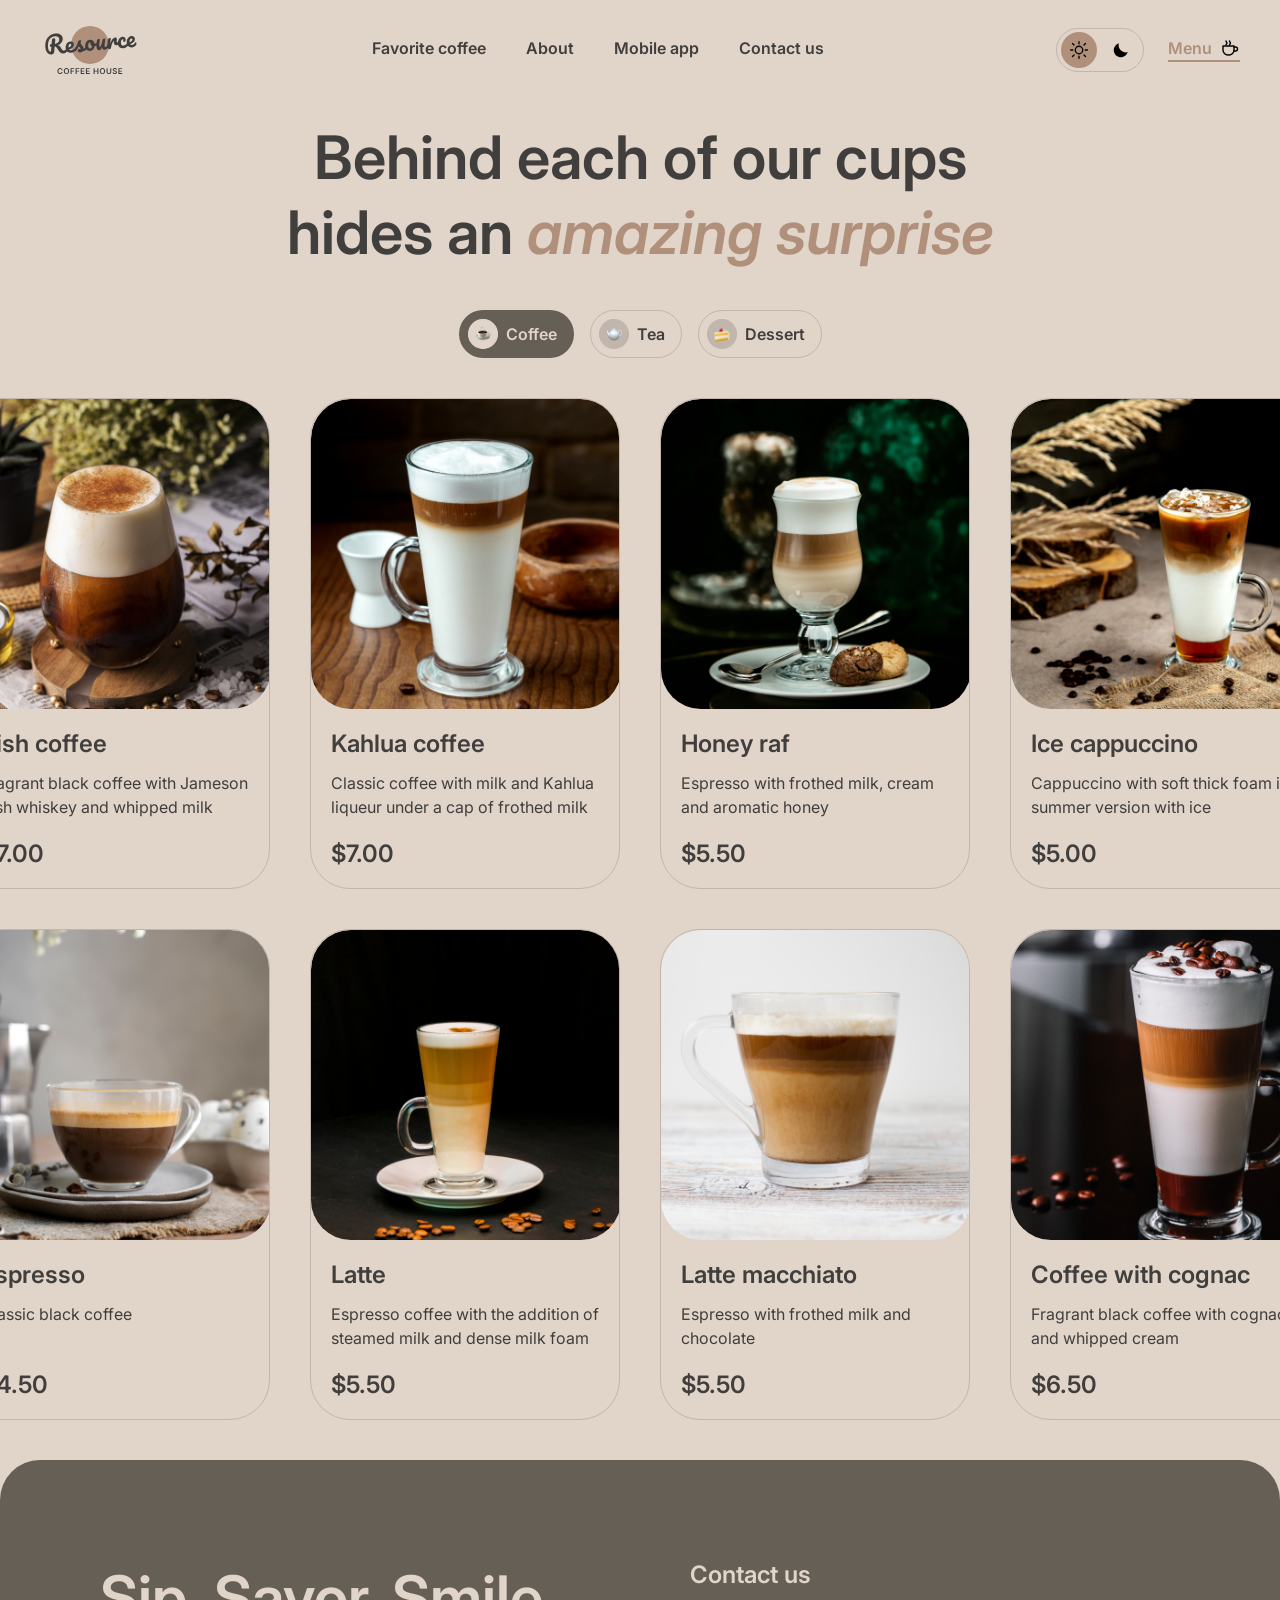
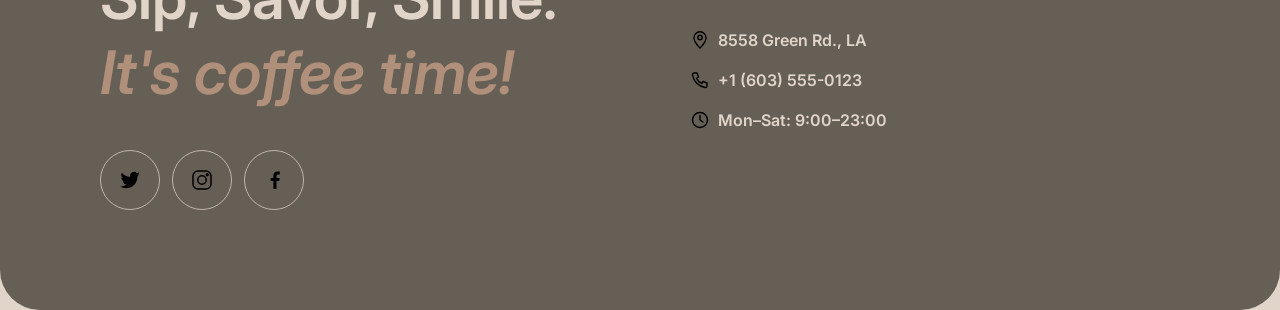
==== commit f9349803: "fix: wire category tabs to data-category and add fallback lookup" ====
--- a/menu.html
+++ b/menu.html
@@ -152,6 +152,7 @@
               aria-selected="true"
               aria-controls="menuGrid"
               id="tabCoffee"
+              data-category="coffee"
             >
               <span class="tab-item__icon">
                 <img
@@ -170,6 +171,7 @@
               aria-selected="false"
               aria-controls="menuGrid"
               id="tabTea"
+              data-category="tea"
             >
               <span class="tab-item__icon">
                 <img
@@ -188,6 +190,7 @@
               aria-selected="false"
               aria-controls="menuGrid"
               id="tabDessert"
+              data-category="dessert"
             >
               <span class="tab-item__icon">
                 <img
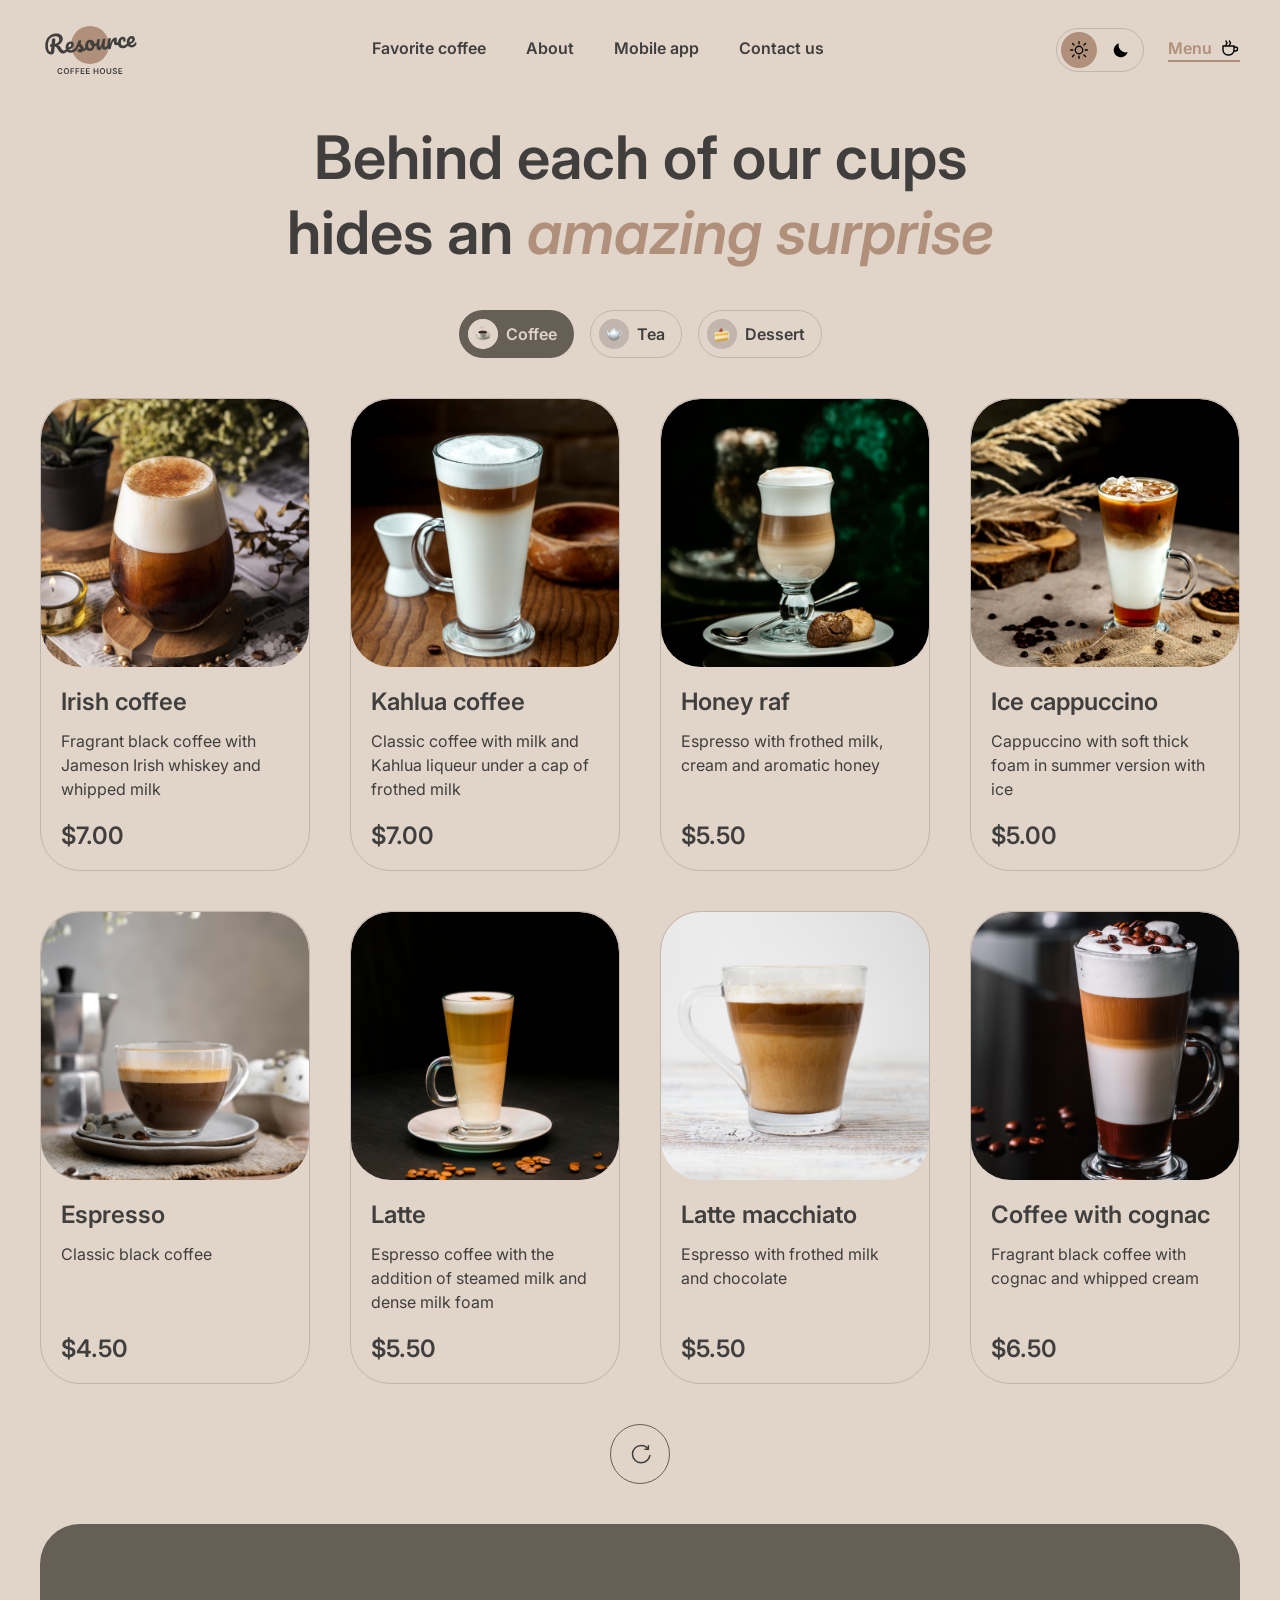
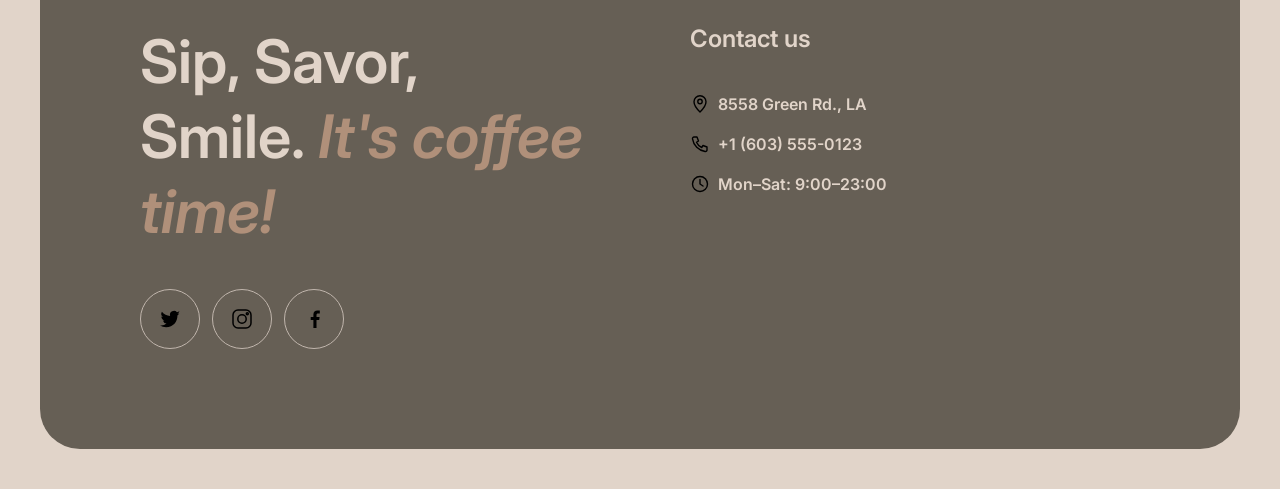
==== commit c1eb1cc6: "Fix responsive layout to match Figma across tablet and mobile - Align container/menu grid to the 136" ====
--- a/menu.html
+++ b/menu.html
@@ -152,7 +152,6 @@
               aria-selected="true"
               aria-controls="menuGrid"
               id="tabCoffee"
-              data-category="coffee"
             >
               <span class="tab-item__icon">
                 <img
@@ -171,7 +170,6 @@
               aria-selected="false"
               aria-controls="menuGrid"
               id="tabTea"
-              data-category="tea"
             >
               <span class="tab-item__icon">
                 <img
@@ -190,7 +188,6 @@
               aria-selected="false"
               aria-controls="menuGrid"
               id="tabDessert"
-              data-category="dessert"
             >
               <span class="tab-item__icon">
                 <img
@@ -209,113 +206,290 @@
       <section class="menu-grid-section">
         <div class="container">
           <h2 class="visually-hidden">Menu items</h2>
-          <!-- Product cards are rendered dynamically by js/menu.js -->
           <div
             class="menu-grid"
             id="menuGrid"
             role="tabpanel"
             aria-label="Category items"
             tabindex="0"
-          ></div>
-
-          <!-- Pagination is rendered dynamically by js/menu.js -->
-          <div
-            class="pagination"
-            id="pagination"
-            role="navigation"
-            aria-label="Menu pages"
-            hidden
-          ></div>
+          >
+            <article class="product-card">
+              <div class="product-card__img-wrap">
+                <img
+                  class="product-card__img"
+                  src="assets/images/coffee-1.png"
+                  alt="Irish coffee"
+                />
+              </div>
+              <div class="product-card__body">
+                <div class="product-card__title">
+                  <h3>Irish coffee</h3>
+                  <p>
+                    Fragrant black coffee with Jameson Irish whiskey and whipped
+                    milk
+                  </p>
+                </div>
+                <p class="product-card__price">$7.00</p>
+              </div>
+            </article>
+
+            <article class="product-card">
+              <div class="product-card__img-wrap">
+                <img
+                  class="product-card__img"
+                  src="assets/images/coffee-2.png"
+                  alt="Kahlua coffee"
+                />
+              </div>
+              <div class="product-card__body">
+                <div class="product-card__title">
+                  <h3>Kahlua coffee</h3>
+                  <p>
+                    Classic coffee with milk and Kahlua liqueur under a cap of
+                    frothed milk
+                  </p>
+                </div>
+                <p class="product-card__price">$7.00</p>
+              </div>
+            </article>
+
+            <article class="product-card">
+              <div class="product-card__img-wrap">
+                <img
+                  class="product-card__img"
+                  src="assets/images/coffee-3.png"
+                  alt="Honey raf"
+                />
+              </div>
+              <div class="product-card__body">
+                <div class="product-card__title">
+                  <h3>Honey raf</h3>
+                  <p>Espresso with frothed milk, cream and aromatic honey</p>
+                </div>
+                <p class="product-card__price">$5.50</p>
+              </div>
+            </article>
+
+            <article class="product-card">
+              <div class="product-card__img-wrap">
+                <img
+                  class="product-card__img"
+                  src="assets/images/coffee-4.png"
+                  alt="Ice cappuccino"
+                />
+              </div>
+              <div class="product-card__body">
+                <div class="product-card__title">
+                  <h3>Ice cappuccino</h3>
+                  <p>
+                    Cappuccino with soft thick foam in summer version with ice
+                  </p>
+                </div>
+                <p class="product-card__price">$5.00</p>
+              </div>
+            </article>
+
+            <article class="product-card">
+              <div class="product-card__img-wrap">
+                <img
+                  class="product-card__img"
+                  src="assets/images/coffee-5.png"
+                  alt="Espresso"
+                />
+              </div>
+              <div class="product-card__body">
+                <div class="product-card__title">
+                  <h3>Espresso</h3>
+                  <p>Classic black coffee</p>
+                </div>
+                <p class="product-card__price">$4.50</p>
+              </div>
+            </article>
+
+            <article class="product-card">
+              <div class="product-card__img-wrap">
+                <img
+                  class="product-card__img"
+                  src="assets/images/coffee-6.png"
+                  alt="Latte"
+                />
+              </div>
+              <div class="product-card__body">
+                <div class="product-card__title">
+                  <h3>Latte</h3>
+                  <p>
+                    Espresso coffee with the addition of steamed milk and dense
+                    milk foam
+                  </p>
+                </div>
+                <p class="product-card__price">$5.50</p>
+              </div>
+            </article>
+
+            <article class="product-card">
+              <div class="product-card__img-wrap">
+                <img
+                  class="product-card__img"
+                  src="assets/images/coffee-7.png"
+                  alt="Latte macchiato"
+                />
+              </div>
+              <div class="product-card__body">
+                <div class="product-card__title">
+                  <h3>Latte macchiato</h3>
+                  <p>Espresso with frothed milk and chocolate</p>
+                </div>
+                <p class="product-card__price">$5.50</p>
+              </div>
+            </article>
+
+            <article class="product-card">
+              <div class="product-card__img-wrap">
+                <img
+                  class="product-card__img"
+                  src="assets/images/coffee-8.png"
+                  alt="Coffee with cognac"
+                />
+              </div>
+              <div class="product-card__body">
+                <div class="product-card__title">
+                  <h3>Coffee with cognac</h3>
+                  <p>Fragrant black coffee with cognac and whipped cream</p>
+                </div>
+                <p class="product-card__price">$6.50</p>
+              </div>
+            </article>
+          </div>
+
+          <div class="menu-load-more" id="loadMoreContainer">
+            <button
+              class="btn-load-more"
+              id="loadMoreBtn"
+              type="button"
+              aria-label="Load more products"
+            >
+              <svg
+                class="refresh-icon"
+                width="24"
+                height="24"
+                viewBox="0 0 24 24"
+                fill="none"
+                xmlns="http://www.w3.org/2000/svg"
+              >
+                <path
+                  d="M21.8883 13.5C21.1645 17.6813 17.5027 20.75 13.1678 20.75C8.3826 20.75 4.5 16.8674 4.5 12.0822C4.5 7.29704 8.3826 3.41443 13.1678 3.41443C16.1434 3.41443 18.775 4.90805 20.3542 7.19502"
+                  stroke="currentColor"
+                  stroke-width="1.5"
+                  stroke-linecap="round"
+                  stroke-linejoin="round"
+                />
+                <path
+                  d="M17.0002 7.25H20.4002V3.85"
+                  stroke="currentColor"
+                  stroke-width="1.5"
+                  stroke-linecap="round"
+                  stroke-linejoin="round"
+                />
+              </svg>
+            </button>
+          </div>
         </div>
       </section>
     </main>
 
     <!-- Підвал сайту (спільний для обох сторінок) -->
     <footer class="contacts" id="contacts">
-      <div class="container contacts-inner">
-        <div class="offer">
-          <h2>
-            Sip, Savor, Smile. <span class="accent">It's coffee time!</span>
-          </h2>
-          <div class="socials">
-            <a
-              href="https://twitter.com"
-              target="_blank"
-              rel="noopener noreferrer"
-              aria-label="Twitter"
-            >
-              <img
-                src="assets/icons/twitter.svg"
-                alt=""
-                width="24"
-                height="24"
-              />
-            </a>
-            <a
-              href="https://instagram.com"
-              target="_blank"
-              rel="noopener noreferrer"
-              aria-label="Instagram"
-            >
-              <img
-                src="assets/icons/instagram.svg"
-                alt=""
-                width="24"
-                height="24"
-              />
-            </a>
-            <a
-              href="https://facebook.com"
-              target="_blank"
-              rel="noopener noreferrer"
-              aria-label="Facebook"
-            >
-              <img
-                src="assets/icons/facebook.svg"
-                alt=""
-                width="24"
-                height="24"
-              />
-            </a>
-          </div>
-        </div>
-        <div class="contacts-info">
-          <h3>Contact us</h3>
-          <ul class="contacts-list">
-            <li>
+      <div class="container">
+        <div class="contacts-inner">
+          <div class="offer">
+            <h2>
+              Sip, Savor, Smile. <span class="accent">It's coffee time!</span>
+            </h2>
+            <div class="socials">
               <a
-                class="contacts-link"
-                href="https://maps.google.com/?q=8558+Green+Rd+LA"
+                href="https://twitter.com"
                 target="_blank"
                 rel="noopener noreferrer"
+                aria-label="Twitter"
               >
-                <img src="assets/icons/pin.svg" alt="" width="20" height="20" />
-                <span>8558 Green Rd., LA</span>
+                <img
+                  src="assets/icons/twitter.svg"
+                  alt=""
+                  width="24"
+                  height="24"
+                />
               </a>
-            </li>
-            <li>
-              <a class="contacts-link" href="tel:+16035550123">
-                <img
-                  src="assets/icons/phone.svg"
+              <a
+                href="https://instagram.com"
+                target="_blank"
+                rel="noopener noreferrer"
+                aria-label="Instagram"
+              >
+                <img
+                  src="assets/icons/instagram.svg"
                   alt=""
-                  width="20"
-                  height="20"
-                />
-                <span>+1 (603) 555-0123</span>
+                  width="24"
+                  height="24"
+                />
               </a>
-            </li>
-            <li>
-              <span class="contacts-link contacts-link--static">
-                <img
-                  src="assets/icons/clock.svg"
+              <a
+                href="https://facebook.com"
+                target="_blank"
+                rel="noopener noreferrer"
+                aria-label="Facebook"
+              >
+                <img
+                  src="assets/icons/facebook.svg"
                   alt=""
-                  width="20"
-                  height="20"
-                />
-                <span>Mon–Sat: 9:00–23:00</span>
-              </span>
-            </li>
-          </ul>
+                  width="24"
+                  height="24"
+                />
+              </a>
+            </div>
+          </div>
+          <div class="contacts-info">
+            <h3>Contact us</h3>
+            <ul class="contacts-list">
+              <li>
+                <a
+                  class="contacts-link"
+                  href="https://maps.google.com/?q=8558+Green+Rd+LA"
+                  target="_blank"
+                  rel="noopener noreferrer"
+                >
+                  <img
+                    src="assets/icons/pin.svg"
+                    alt=""
+                    width="20"
+                    height="20"
+                  />
+                  <span>8558 Green Rd., LA</span>
+                </a>
+              </li>
+              <li>
+                <a class="contacts-link" href="tel:+16035550123">
+                  <img
+                    src="assets/icons/phone.svg"
+                    alt=""
+                    width="20"
+                    height="20"
+                  />
+                  <span>+1 (603) 555-0123</span>
+                </a>
+              </li>
+              <li>
+                <span class="contacts-link contacts-link--static">
+                  <img
+                    src="assets/icons/clock.svg"
+                    alt=""
+                    width="20"
+                    height="20"
+                  />
+                  <span>Mon–Sat: 9:00–23:00</span>
+                </span>
+              </li>
+            </ul>
+          </div>
         </div>
       </div>
     </footer>
@@ -344,15 +518,34 @@
             </p>
           </div>
 
-          <!-- Size and additive options are rendered dynamically by js/menu.js -->
           <div class="modal-option-group">
             <p class="modal-option-group__label">Size</p>
-            <div class="modal-tabs" id="modalSizes"></div>
+            <div class="modal-tabs" id="modalSizes">
+              <button type="button" class="tab-item active">
+                <span class="tab-item__icon">S</span><span>200 ml</span>
+              </button>
+              <button type="button" class="tab-item">
+                <span class="tab-item__icon">M</span><span>300 ml</span>
+              </button>
+              <button type="button" class="tab-item">
+                <span class="tab-item__icon">L</span><span>400 ml</span>
+              </button>
+            </div>
           </div>
 
           <div class="modal-option-group">
             <p class="modal-option-group__label">Additives</p>
-            <div class="modal-tabs" id="modalAdditives"></div>
+            <div class="modal-tabs" id="modalAdditives">
+              <button type="button" class="tab-item">
+                <span class="tab-item__icon">1</span><span>Sugar</span>
+              </button>
+              <button type="button" class="tab-item">
+                <span class="tab-item__icon">2</span><span>Cinnamon</span>
+              </button>
+              <button type="button" class="tab-item">
+                <span class="tab-item__icon">3</span><span>Syrup</span>
+              </button>
+            </div>
           </div>
 
           <div class="modal-total">
@@ -381,8 +574,5 @@
     </div>
 
     <script src="js/theme.js"></script>
-    <script src="js/burger.js"></script>
-    <script src="js/products.js"></script>
-    <script src="js/menu.js"></script>
   </body>
 </html>
--- a/css/styles.css
+++ b/css/styles.css
@@ -14,7 +14,7 @@
 }
 
 .container {
-  max-width: var(--container-max);
+  max-width: calc(var(--container-max) + 80px);
   margin: 0 auto;
   padding: 0 40px;
 }
@@ -34,7 +34,11 @@
   display: flex;
   flex-direction: column;
   gap: var(--gap-section);
-  padding: 0 40px 40px;
+  padding: 0 0 40px;
+}
+
+footer.contacts {
+  padding: 0 0 40px;
 }
 
 /* ==== Header ==== */
@@ -290,11 +294,11 @@
 
 .container-hero {
   position: relative;
-  max-width: var(--container-max);
+  max-width: calc(var(--container-max) + 80px);
   margin: 0 auto;
   border-radius: var(--radius-lg);
   overflow: hidden;
-  padding: 100px;
+  padding: 100px 40px;
   display: flex;
   align-items: center;
   min-height: 500px;
@@ -352,6 +356,12 @@
   color: #403f3d;
 }
 
+.btn-primary__icon {
+  display: none;
+  width: 20px;
+  height: 20px;
+}
+
 /* ==== Section headings ==== */
 .favorite-coffee h2,
 .about h2,
@@ -434,9 +444,8 @@
   width: 480px;
   height: 480px;
   max-width: 100%;
-  object-fit: cover;
-  border-radius: var(--radius-md);
-  background-color: var(--color-border-primary);
+  object-fit: contain;
+  background-color: transparent;
 }
 
 .slide h3 {
--- a/css/responsive.css
+++ b/css/responsive.css
@@ -7,8 +7,12 @@
   }
 
   main {
-    padding: 0 40px 40px;
+    padding: 0 0 40px;
     gap: 80px;
+  }
+
+  footer.contacts {
+    padding: 0 0 40px;
   }
 
   /* Header adjustments */
@@ -26,12 +30,16 @@
 
   /* Hero */
   .container-hero {
-    padding: 60px;
+    padding: 60px 40px;
     min-height: auto;
   }
 
   .hero-content {
     max-width: 100%;
+  }
+
+  .btn-primary__icon {
+    display: block;
   }
 
   /* About */
@@ -43,9 +51,13 @@
     flex-direction: column;
   }
 
-  .about-col:first-child .about-box--short,
-  .about-col:last-child .about-box--tall {
+  .about-col .about-box--short {
     display: none;
+  }
+
+  .about-images .about-box--tall {
+    aspect-ratio: auto;
+    height: 590px;
   }
 
   /* Mobile App */
@@ -68,14 +80,8 @@
   /* Contacts */
   .contacts-inner {
     flex-direction: column;
-    padding: 60px;
+    padding: 60px 40px;
     gap: 60px;
-  }
-
-  /* Catalog */
-  .menu-grid {
-    grid-template-columns: repeat(2, 310px);
-    gap: 40px;
   }
 
   .product-modal__dialog {
@@ -94,8 +100,12 @@
   }
 
   main {
-    padding: 0 16px 40px;
+    padding: 0 0 40px;
     gap: 60px;
+  }
+
+  footer.contacts {
+    padding: 0 0 40px;
   }
 
   .site-header {
@@ -136,7 +146,6 @@
   }
 
   .btn-primary {
-    width: 100%;
     padding: 18px 30px;
   }
 
@@ -193,21 +202,8 @@
   }
 
   /* Menu Page */
-  .menu-grid {
-    grid-template-columns: 1fr;
-    justify-items: center;
-    gap: 30px;
-  }
-
   .product-card {
-    width: 100%;
     max-width: 348px;
-  }
-
-  .product-card__img-wrap {
-    width: 100%;
-    height: auto;
-    aspect-ratio: 1 / 1;
   }
 
   /* Modal */
--- a/css/menu.css
+++ b/css/menu.css
@@ -107,13 +107,15 @@
 
 .menu-grid {
   display: grid;
-  grid-template-columns: repeat(4, 310px);
+  grid-template-columns: repeat(4, minmax(0, 310px));
   gap: 40px;
   justify-content: center;
 }
 
 .product-card {
-  width: 310px;
+  width: 100%;
+  max-width: 310px;
+  justify-self: center;
   border: 1px solid var(--color-border-primary);
   border-radius: var(--radius-lg);
   overflow: hidden;
@@ -137,8 +139,9 @@
 }
 
 .product-card__img-wrap {
-  width: 310px;
-  height: 310px;
+  width: 100%;
+  aspect-ratio: 1 / 1;
+  height: auto;
   border-radius: var(--radius-lg);
   overflow: hidden;
   background-color: var(--color-border-primary);
@@ -185,51 +188,46 @@
   font-size: var(--fs-h3);
 }
 
-/* ==== Pagination ==== */
-.pagination {
-  display: flex;
-  justify-content: center;
-  align-items: center;
-  gap: 12px;
+/* ==== Load More Button ==== */
+.menu-load-more {
+  display: flex;
+  justify-content: center;
+  align-items: center;
   margin-top: 40px;
-  flex-wrap: wrap;
-}
-
-.pagination[hidden] {
+}
+
+.menu-load-more[hidden] {
   display: none !important;
 }
 
-.pagination__btn {
-  min-width: 44px;
-  height: 44px;
-  padding: 0 12px;
+.btn-load-more {
+  width: 60px;
+  height: 60px;
   border-radius: 50%;
-  border: 1px solid var(--color-border-primary);
+  border: 1px solid var(--color-border-inverse);
   background: transparent;
   color: var(--color-text-primary);
-  font-weight: 600;
-  font-size: var(--fs-body);
-  cursor: pointer;
-  display: flex;
-  align-items: center;
-  justify-content: center;
+  display: flex;
+  align-items: center;
+  justify-content: center;
+  cursor: pointer;
   transition:
     background-color var(--transition),
-    border-color var(--transition),
+    transform var(--transition),
     color var(--transition);
 }
 
-.pagination__btn:hover:not(.active) {
-  border-color: var(--color-border-inverse);
+.btn-load-more:hover {
   background-color: var(--color-border-inverse);
   color: var(--color-text-inverse);
 }
 
-.pagination__btn.active {
-  background-color: var(--color-border-inverse);
-  border-color: var(--color-border-inverse);
-  color: var(--color-text-inverse);
-  cursor: default;
+.btn-load-more:hover svg {
+  transform: rotate(90deg);
+}
+
+.btn-load-more svg {
+  transition: transform var(--transition);
 }
 
 /* ==== Product Modal ==== */
@@ -352,3 +350,39 @@
   cursor: pointer;
   text-align: center;
 }
+
+@media (max-width: 768px) {
+  .menu-grid {
+    grid-template-columns: repeat(2, minmax(0, 310px));
+    gap: 40px;
+  }
+}
+
+@media (max-width: 480px) {
+  .menu-offer h1 {
+    font-size: 32px;
+    line-height: 1.25;
+  }
+
+  .menu-grid {
+    grid-template-columns: 1fr;
+    justify-items: center;
+    gap: 30px;
+  }
+
+  .menu-tabs {
+    flex-wrap: nowrap;
+    gap: 8px;
+  }
+
+  .tab-item {
+    padding: 6px 12px 6px 6px;
+    font-size: 14px;
+    gap: 6px;
+  }
+
+  .tab-item__icon {
+    width: 24px;
+    height: 24px;
+  }
+}
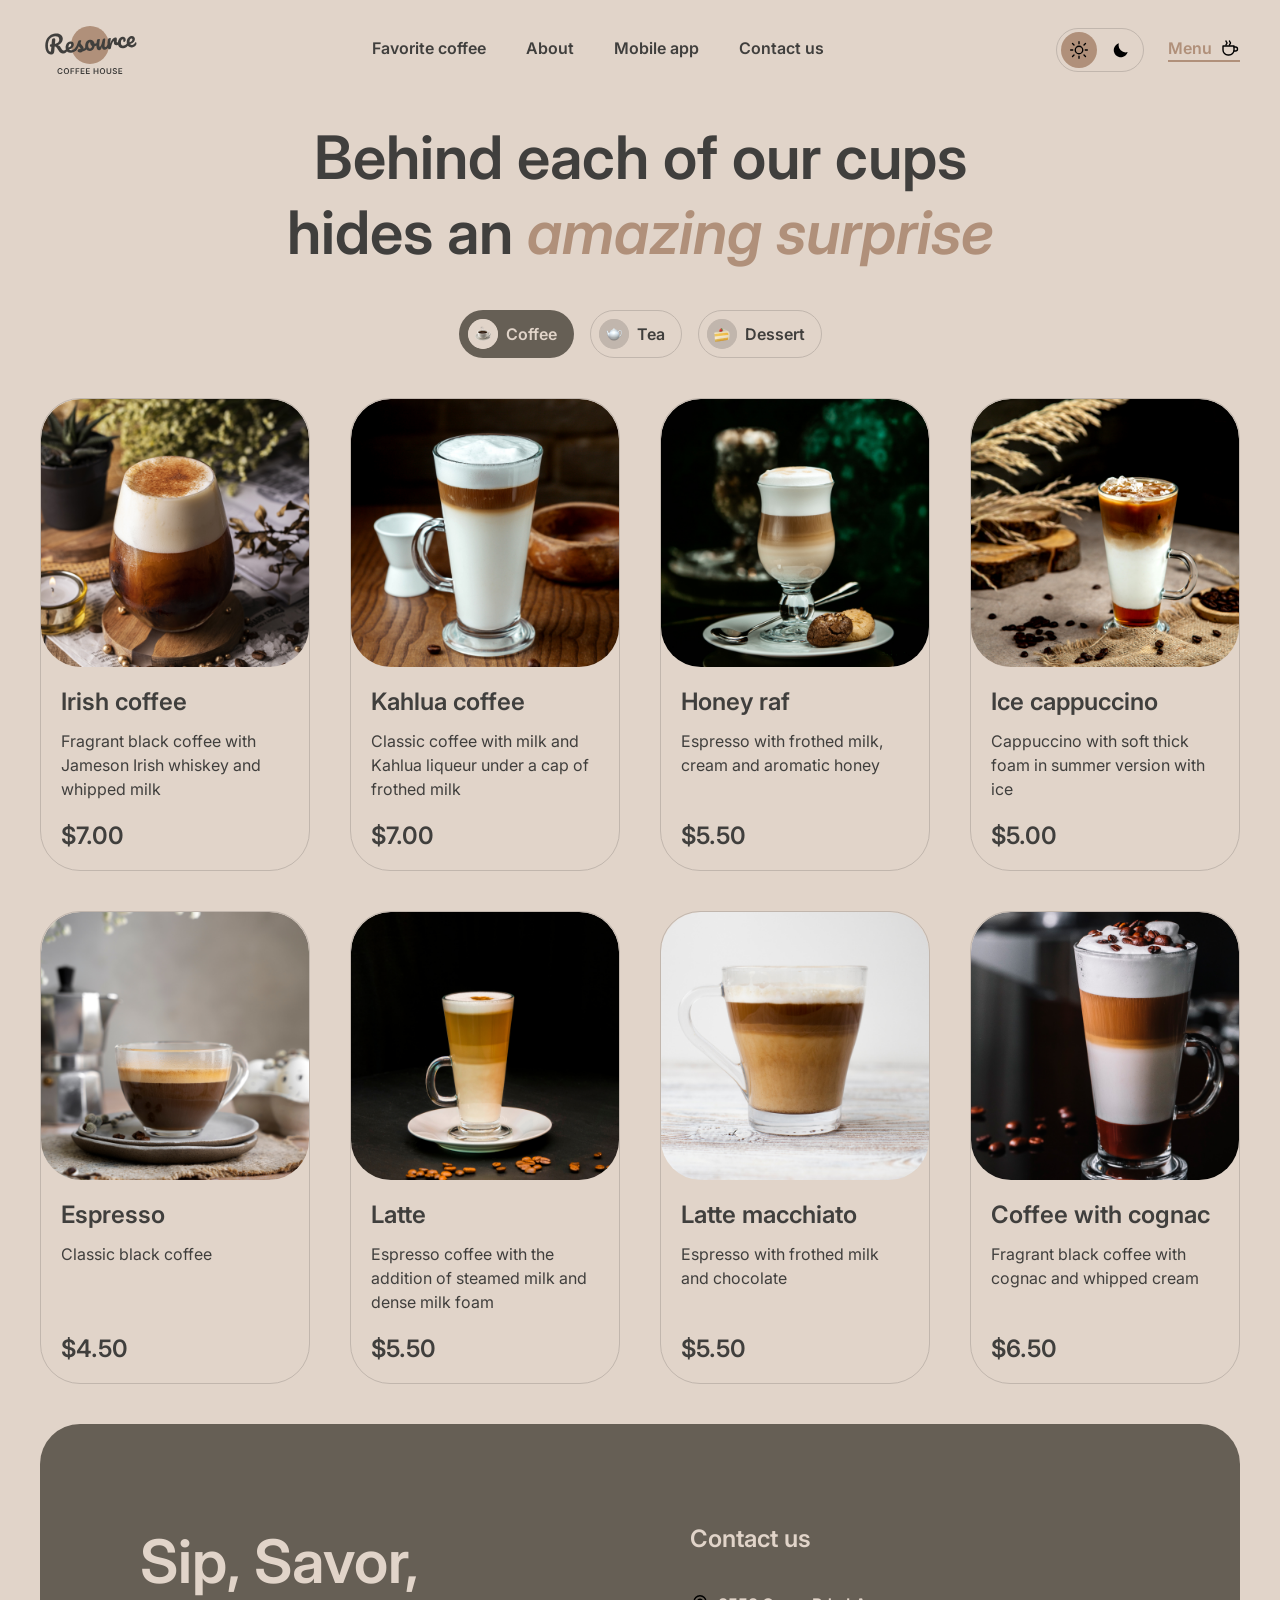
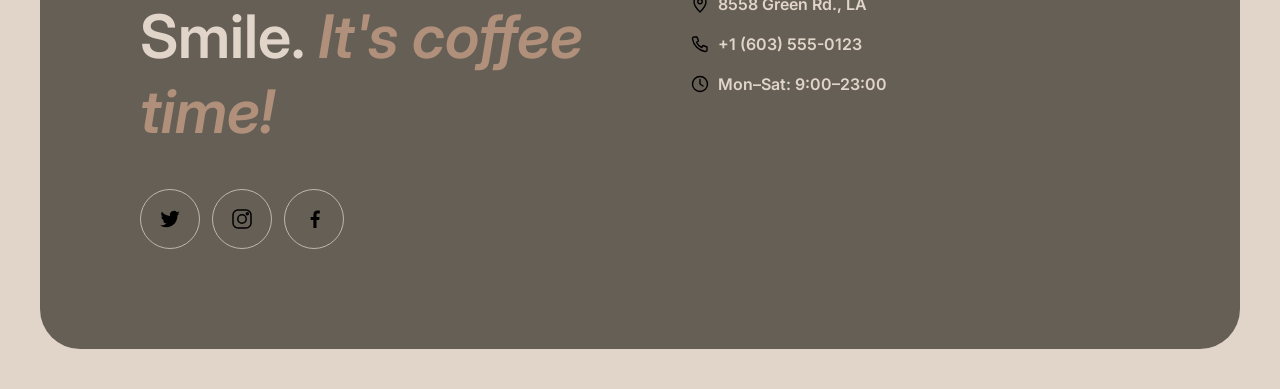
==== commit 2e50aebb: "Merge branch 'landing-page' into landing-page-part-2 # Conflicts: #	menu.html" ====
--- a/menu.html
+++ b/menu.html
@@ -152,6 +152,7 @@
               aria-selected="true"
               aria-controls="menuGrid"
               id="tabCoffee"
+              data-category="coffee"
             >
               <span class="tab-item__icon">
                 <img
@@ -170,6 +171,7 @@
               aria-selected="false"
               aria-controls="menuGrid"
               id="tabTea"
+              data-category="tea"
             >
               <span class="tab-item__icon">
                 <img
@@ -188,6 +190,7 @@
               aria-selected="false"
               aria-controls="menuGrid"
               id="tabDessert"
+              data-category="dessert"
             >
               <span class="tab-item__icon">
                 <img
@@ -206,193 +209,23 @@
       <section class="menu-grid-section">
         <div class="container">
           <h2 class="visually-hidden">Menu items</h2>
+          <!-- Product cards are rendered dynamically by js/menu.js -->
           <div
             class="menu-grid"
             id="menuGrid"
             role="tabpanel"
             aria-label="Category items"
             tabindex="0"
-          >
-            <article class="product-card">
-              <div class="product-card__img-wrap">
-                <img
-                  class="product-card__img"
-                  src="assets/images/coffee-1.png"
-                  alt="Irish coffee"
-                />
-              </div>
-              <div class="product-card__body">
-                <div class="product-card__title">
-                  <h3>Irish coffee</h3>
-                  <p>
-                    Fragrant black coffee with Jameson Irish whiskey and whipped
-                    milk
-                  </p>
-                </div>
-                <p class="product-card__price">$7.00</p>
-              </div>
-            </article>
-
-            <article class="product-card">
-              <div class="product-card__img-wrap">
-                <img
-                  class="product-card__img"
-                  src="assets/images/coffee-2.png"
-                  alt="Kahlua coffee"
-                />
-              </div>
-              <div class="product-card__body">
-                <div class="product-card__title">
-                  <h3>Kahlua coffee</h3>
-                  <p>
-                    Classic coffee with milk and Kahlua liqueur under a cap of
-                    frothed milk
-                  </p>
-                </div>
-                <p class="product-card__price">$7.00</p>
-              </div>
-            </article>
-
-            <article class="product-card">
-              <div class="product-card__img-wrap">
-                <img
-                  class="product-card__img"
-                  src="assets/images/coffee-3.png"
-                  alt="Honey raf"
-                />
-              </div>
-              <div class="product-card__body">
-                <div class="product-card__title">
-                  <h3>Honey raf</h3>
-                  <p>Espresso with frothed milk, cream and aromatic honey</p>
-                </div>
-                <p class="product-card__price">$5.50</p>
-              </div>
-            </article>
-
-            <article class="product-card">
-              <div class="product-card__img-wrap">
-                <img
-                  class="product-card__img"
-                  src="assets/images/coffee-4.png"
-                  alt="Ice cappuccino"
-                />
-              </div>
-              <div class="product-card__body">
-                <div class="product-card__title">
-                  <h3>Ice cappuccino</h3>
-                  <p>
-                    Cappuccino with soft thick foam in summer version with ice
-                  </p>
-                </div>
-                <p class="product-card__price">$5.00</p>
-              </div>
-            </article>
-
-            <article class="product-card">
-              <div class="product-card__img-wrap">
-                <img
-                  class="product-card__img"
-                  src="assets/images/coffee-5.png"
-                  alt="Espresso"
-                />
-              </div>
-              <div class="product-card__body">
-                <div class="product-card__title">
-                  <h3>Espresso</h3>
-                  <p>Classic black coffee</p>
-                </div>
-                <p class="product-card__price">$4.50</p>
-              </div>
-            </article>
-
-            <article class="product-card">
-              <div class="product-card__img-wrap">
-                <img
-                  class="product-card__img"
-                  src="assets/images/coffee-6.png"
-                  alt="Latte"
-                />
-              </div>
-              <div class="product-card__body">
-                <div class="product-card__title">
-                  <h3>Latte</h3>
-                  <p>
-                    Espresso coffee with the addition of steamed milk and dense
-                    milk foam
-                  </p>
-                </div>
-                <p class="product-card__price">$5.50</p>
-              </div>
-            </article>
-
-            <article class="product-card">
-              <div class="product-card__img-wrap">
-                <img
-                  class="product-card__img"
-                  src="assets/images/coffee-7.png"
-                  alt="Latte macchiato"
-                />
-              </div>
-              <div class="product-card__body">
-                <div class="product-card__title">
-                  <h3>Latte macchiato</h3>
-                  <p>Espresso with frothed milk and chocolate</p>
-                </div>
-                <p class="product-card__price">$5.50</p>
-              </div>
-            </article>
-
-            <article class="product-card">
-              <div class="product-card__img-wrap">
-                <img
-                  class="product-card__img"
-                  src="assets/images/coffee-8.png"
-                  alt="Coffee with cognac"
-                />
-              </div>
-              <div class="product-card__body">
-                <div class="product-card__title">
-                  <h3>Coffee with cognac</h3>
-                  <p>Fragrant black coffee with cognac and whipped cream</p>
-                </div>
-                <p class="product-card__price">$6.50</p>
-              </div>
-            </article>
-          </div>
-
-          <div class="menu-load-more" id="loadMoreContainer">
-            <button
-              class="btn-load-more"
-              id="loadMoreBtn"
-              type="button"
-              aria-label="Load more products"
-            >
-              <svg
-                class="refresh-icon"
-                width="24"
-                height="24"
-                viewBox="0 0 24 24"
-                fill="none"
-                xmlns="http://www.w3.org/2000/svg"
-              >
-                <path
-                  d="M21.8883 13.5C21.1645 17.6813 17.5027 20.75 13.1678 20.75C8.3826 20.75 4.5 16.8674 4.5 12.0822C4.5 7.29704 8.3826 3.41443 13.1678 3.41443C16.1434 3.41443 18.775 4.90805 20.3542 7.19502"
-                  stroke="currentColor"
-                  stroke-width="1.5"
-                  stroke-linecap="round"
-                  stroke-linejoin="round"
-                />
-                <path
-                  d="M17.0002 7.25H20.4002V3.85"
-                  stroke="currentColor"
-                  stroke-width="1.5"
-                  stroke-linecap="round"
-                  stroke-linejoin="round"
-                />
-              </svg>
-            </button>
-          </div>
+          ></div>
+
+          <!-- Pagination is rendered dynamically by js/menu.js -->
+          <div
+            class="pagination"
+            id="pagination"
+            role="navigation"
+            aria-label="Menu pages"
+            hidden
+          ></div>
         </div>
       </section>
     </main>
@@ -518,34 +351,15 @@
             </p>
           </div>
 
+          <!-- Size and additive options are rendered dynamically by js/menu.js -->
           <div class="modal-option-group">
             <p class="modal-option-group__label">Size</p>
-            <div class="modal-tabs" id="modalSizes">
-              <button type="button" class="tab-item active">
-                <span class="tab-item__icon">S</span><span>200 ml</span>
-              </button>
-              <button type="button" class="tab-item">
-                <span class="tab-item__icon">M</span><span>300 ml</span>
-              </button>
-              <button type="button" class="tab-item">
-                <span class="tab-item__icon">L</span><span>400 ml</span>
-              </button>
-            </div>
+            <div class="modal-tabs" id="modalSizes"></div>
           </div>
 
           <div class="modal-option-group">
             <p class="modal-option-group__label">Additives</p>
-            <div class="modal-tabs" id="modalAdditives">
-              <button type="button" class="tab-item">
-                <span class="tab-item__icon">1</span><span>Sugar</span>
-              </button>
-              <button type="button" class="tab-item">
-                <span class="tab-item__icon">2</span><span>Cinnamon</span>
-              </button>
-              <button type="button" class="tab-item">
-                <span class="tab-item__icon">3</span><span>Syrup</span>
-              </button>
-            </div>
+            <div class="modal-tabs" id="modalAdditives"></div>
           </div>
 
           <div class="modal-total">
@@ -574,5 +388,8 @@
     </div>
 
     <script src="js/theme.js"></script>
+    <script src="js/burger.js"></script>
+    <script src="js/products.js"></script>
+    <script src="js/menu.js"></script>
   </body>
 </html>
--- a/css/menu.css
+++ b/css/menu.css
@@ -188,46 +188,51 @@
   font-size: var(--fs-h3);
 }
 
-/* ==== Load More Button ==== */
-.menu-load-more {
-  display: flex;
-  justify-content: center;
-  align-items: center;
+/* ==== Pagination ==== */
+.pagination {
+  display: flex;
+  justify-content: center;
+  align-items: center;
+  gap: 12px;
   margin-top: 40px;
-}
-
-.menu-load-more[hidden] {
+  flex-wrap: wrap;
+}
+
+.pagination[hidden] {
   display: none !important;
 }
 
-.btn-load-more {
-  width: 60px;
-  height: 60px;
+.pagination__btn {
+  min-width: 44px;
+  height: 44px;
+  padding: 0 12px;
   border-radius: 50%;
-  border: 1px solid var(--color-border-inverse);
+  border: 1px solid var(--color-border-primary);
   background: transparent;
   color: var(--color-text-primary);
-  display: flex;
-  align-items: center;
-  justify-content: center;
-  cursor: pointer;
+  font-weight: 600;
+  font-size: var(--fs-body);
+  cursor: pointer;
+  display: flex;
+  align-items: center;
+  justify-content: center;
   transition:
     background-color var(--transition),
-    transform var(--transition),
+    border-color var(--transition),
     color var(--transition);
 }
 
-.btn-load-more:hover {
+.pagination__btn:hover:not(.active) {
+  border-color: var(--color-border-inverse);
   background-color: var(--color-border-inverse);
   color: var(--color-text-inverse);
 }
 
-.btn-load-more:hover svg {
-  transform: rotate(90deg);
-}
-
-.btn-load-more svg {
-  transition: transform var(--transition);
+.pagination__btn.active {
+  background-color: var(--color-border-inverse);
+  border-color: var(--color-border-inverse);
+  color: var(--color-text-inverse);
+  cursor: default;
 }
 
 /* ==== Product Modal ==== */
